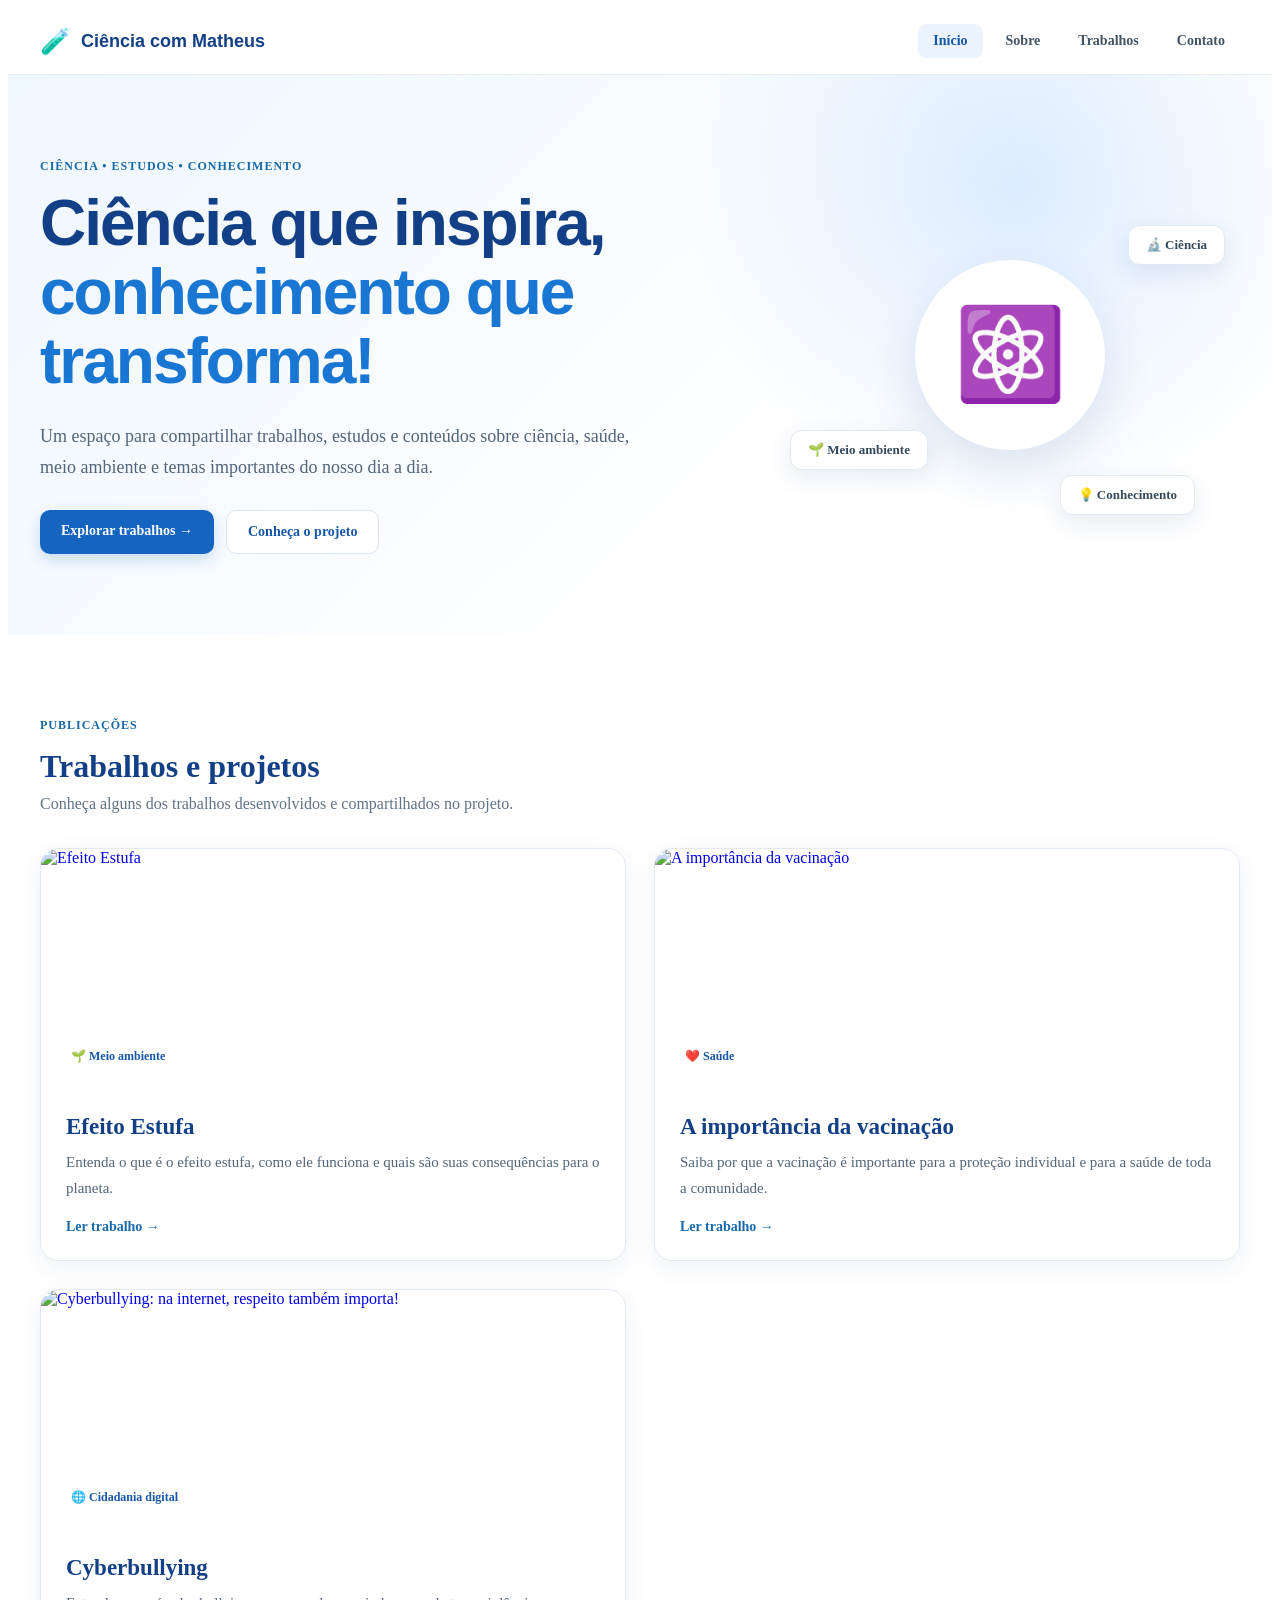
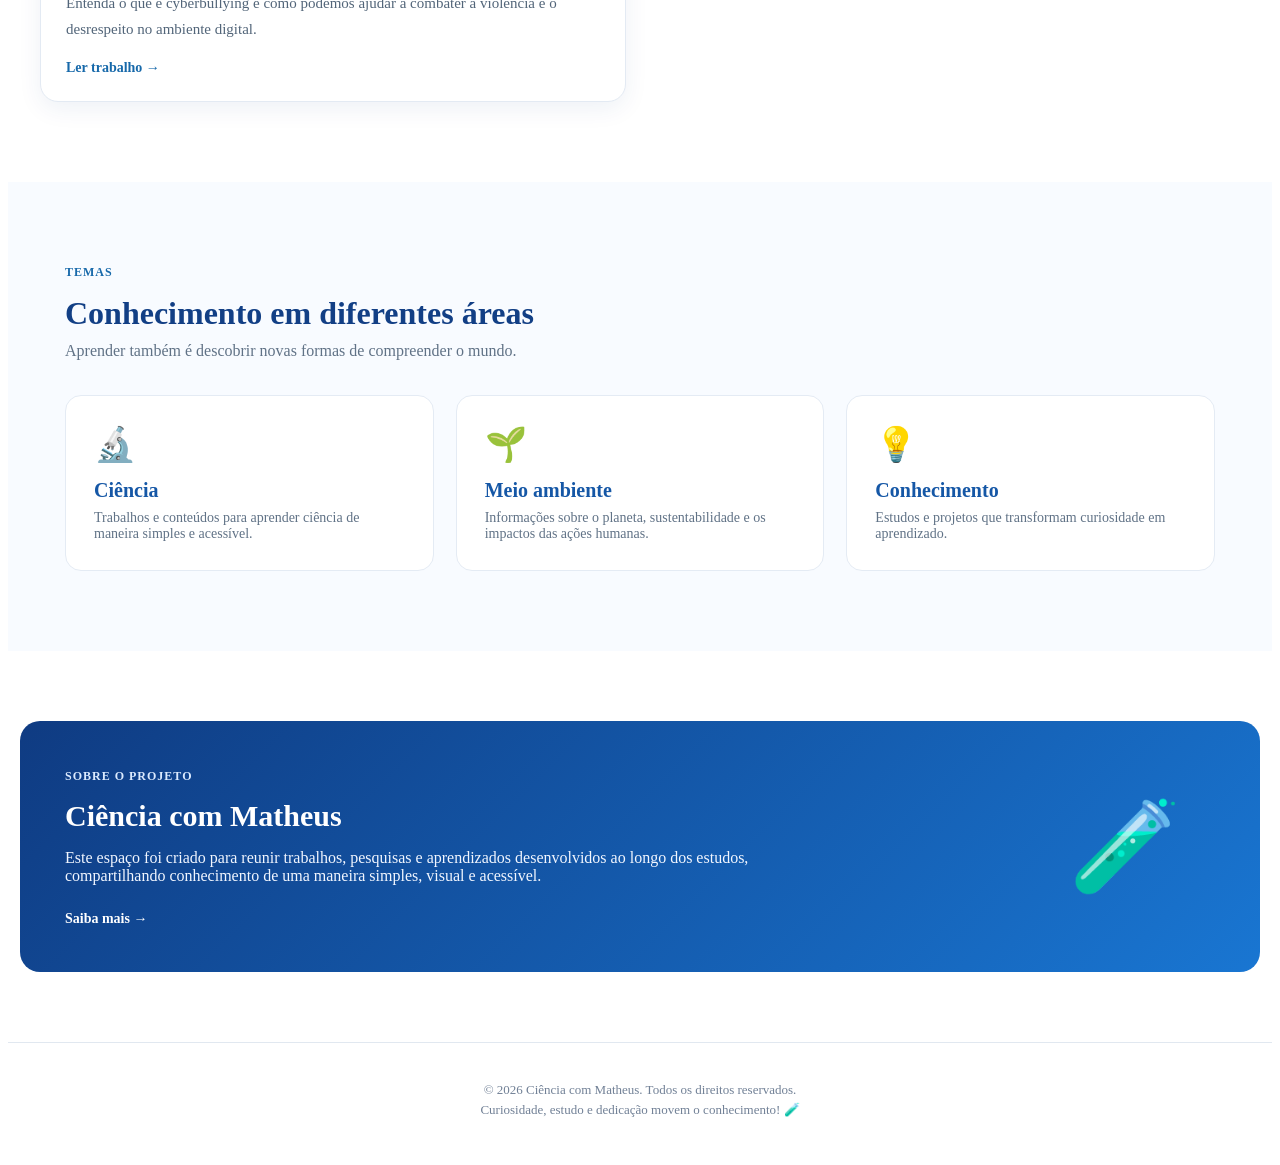
==== index.html @ b534e6b9 "corrigir index" ====
<!DOCTYPE html>
<html lang="pt-br">

<head>

    <meta charset="UTF-8">
    <meta name="viewport" content="width=device-width, initial-scale=1.0">

    <title>Ciência com Matheus | Ciência, Estudos e Conhecimento</title>

    <meta
        name="description"
        content="Ciência com Matheus: trabalhos, estudos e conteúdos sobre ciência, meio ambiente, saúde e cidadania digital."
    >

    <link rel="stylesheet" href="css/style.css">

</head>

<body>

    <!-- =========================================
         BARRA SUPERIOR
    ========================================== -->

    <header class="topbar">

        <div class="topbar-container">

            <a href="index.html" class="logo">

                <span class="logo-icon">🧪</span>

                <span>
                    Ciência com Matheus
                </span>

            </a>

            <nav class="nav">

                <a href="index.html" class="active">
                    Início
                </a>

                <a href="#sobre">
                    Sobre
                </a>

                <a href="#trabalhos">
                    Trabalhos
                </a>

                <a href="#contato">
                    Contato
                </a>

            </nav>

        </div>

    </header>


    <!-- =========================================
         HERO
    ========================================== -->

    <section class="home-hero">

        <div class="hero-inner">

            <div class="hero-text">

                <span class="hero-tag">
                    CIÊNCIA • ESTUDOS • CONHECIMENTO
                </span>

                <h1>
                    Ciência que inspira,
                    <span>conhecimento que transforma!</span>
                </h1>

                <p>
                    Um espaço para compartilhar trabalhos, estudos
                    e conteúdos sobre ciência, saúde, meio ambiente
                    e temas importantes do nosso dia a dia.
                </p>

                <div class="hero-buttons">

                    <a href="#trabalhos" class="hero-button">
                        Explorar trabalhos →
                    </a>

                    <a href="#sobre" class="hero-button secondary">
                        Conheça o projeto
                    </a>

                </div>

            </div>


            <div class="hero-visual">

                <div class="science-icon">
                    ⚛️
                </div>

                <div class="floating-card card-one">
                    🔬 Ciência
                </div>

                <div class="floating-card card-two">
                    🌱 Meio ambiente
                </div>

                <div class="floating-card card-three">
                    💡 Conhecimento
                </div>

            </div>

        </div>

    </section>


    <!-- =========================================
         TRABALHOS
    ========================================== -->

    <section class="home-section" id="trabalhos">

        <div class="section-header">

            <span class="section-tag">
                PUBLICAÇÕES
            </span>

            <h2>
                Trabalhos e projetos
            </h2>

            <p>
                Conheça alguns dos trabalhos desenvolvidos
                e compartilhados no projeto.
            </p>

        </div>


        <div class="modern-cards">


            <!-- =====================================
                 EFEITO ESTUFA
            ====================================== -->

            <a
                href="posts/efeito-estufa.html"
                class="modern-card"
            >

                <div class="modern-card-image">

                    <img
                        src="https://matheusfaria-blog-objects.s3.us-east-1.amazonaws.com/efeito-estufa.png"
                        alt="Efeito Estufa"
                        loading="lazy"
                    >

                    <span class="modern-card-category">
                        🌱 Meio ambiente
                    </span>

                </div>


                <div class="modern-card-content">

                    <h3>
                        Efeito Estufa
                    </h3>

                    <p>
                        Entenda o que é o efeito estufa,
                        como ele funciona e quais são suas
                        consequências para o planeta.
                    </p>

                    <span class="modern-card-link">
                        Ler trabalho →
                    </span>

                </div>

            </a>


            <!-- =====================================
                 VACINAÇÃO
            ====================================== -->

            <a
                href="posts/vacinacao.html"
                class="modern-card"
            >

                <div class="modern-card-image">

                    <img
                        src="https://matheusfaria-blog-objects.s3.us-east-1.amazonaws.com/vacinacao.png"
                        alt="A importância da vacinação"
                        loading="lazy"
                    >

                    <span class="modern-card-category">
                        ❤️ Saúde
                    </span>

                </div>


                <div class="modern-card-content">

                    <h3>
                        A importância da vacinação
                    </h3>

                    <p>
                        Saiba por que a vacinação é importante
                        para a proteção individual e para a saúde
                        de toda a comunidade.
                    </p>

                    <span class="modern-card-link">
                        Ler trabalho →
                    </span>

                </div>

            </a>


            <!-- =====================================
                 CYBERBULLYING
            ====================================== -->

            <a
                href="posts/cyberbullying.html"
                class="modern-card"
            >

                <div class="modern-card-image">

                    <img
                        src="https://matheusfaria-blog-objects.s3.us-east-1.amazonaws.com/cyberbullying.png"
                        alt="Cyberbullying: na internet, respeito também importa!"
                        loading="lazy"
                    >

                    <span class="modern-card-category">
                        🌐 Cidadania digital
                    </span>

                </div>


                <div class="modern-card-content">

                    <h3>
                        Cyberbullying
                    </h3>

                    <p>
                        Entenda o que é cyberbullying e como
                        podemos ajudar a combater a violência
                        e o desrespeito no ambiente digital.
                    </p>

                    <span class="modern-card-link">
                        Ler trabalho →
                    </span>

                </div>

            </a>


        </div>

    </section>


    <!-- =========================================
         TÓPICOS
    ========================================== -->

    <section class="topics-section">

        <div class="section-header">

            <span class="section-tag">
                TEMAS
            </span>

            <h2>
                Conhecimento em diferentes áreas
            </h2>

            <p>
                Aprender também é descobrir novas formas
                de compreender o mundo.
            </p>

        </div>


        <div class="topics-grid">


            <!-- CIÊNCIA -->

            <div class="topic">

                <div class="topic-icon">
                    🔬
                </div>

                <h3>
                    Ciência
                </h3>

                <p>
                    Trabalhos e conteúdos para aprender
                    ciência de maneira simples e acessível.
                </p>

            </div>


            <!-- MEIO AMBIENTE -->

            <div class="topic">

                <div class="topic-icon">
                    🌱
                </div>

                <h3>
                    Meio ambiente
                </h3>

                <p>
                    Informações sobre o planeta,
                    sustentabilidade e os impactos
                    das ações humanas.
                </p>

            </div>


            <!-- CONHECIMENTO -->

            <div class="topic">

                <div class="topic-icon">
                    💡
                </div>

                <h3>
                    Conhecimento
                </h3>

                <p>
                    Estudos e projetos que transformam
                    curiosidade em aprendizado.
                </p>

            </div>


        </div>

    </section>


    <!-- =========================================
         SOBRE
    ========================================== -->

    <section class="about-home" id="sobre">

        <div>

            <span class="section-tag">
                SOBRE O PROJETO
            </span>

            <h2>
                Ciência com Matheus
            </h2>

            <p>
                Este espaço foi criado para reunir trabalhos,
                pesquisas e aprendizados desenvolvidos ao longo
                dos estudos, compartilhando conhecimento de uma
                maneira simples, visual e acessível.
            </p>

            <a
                href="#contato"
                class="text-button"
            >
                Saiba mais →
            </a>

        </div>


        <div class="about-symbol">
            🧪
        </div>

    </section>


    <!-- =========================================
         RODAPÉ
    ========================================== -->

    <footer class="site-footer" id="contato">

        <p>
            © 2026 Ciência com Matheus.
            Todos os direitos reservados.
        </p>

        <p>
            Curiosidade, estudo e dedicação movem
            o conhecimento! 🧪
        </p>

    </footer>


</body>

</html>
---- css/style.css ----
/* =========================================
   HOME MODERNA
========================================= */


/* =========================================
   BARRA SUPERIOR
========================================= */

.topbar {
    position: sticky;

    top: 0;

    z-index: 2000;

    background: rgba(255, 255, 255, 0.95);

    backdrop-filter: blur(10px);

    border-bottom: 1px solid #e6edf5;
}


.topbar-container {
    max-width: 1200px;

    margin: auto;

    padding: 16px 25px;

    display: flex;

    align-items: center;

    justify-content: space-between;
}


/* LOGO */

.logo {
    display: flex;

    align-items: center;

    gap: 10px;

    color: #123f85;

    text-decoration: none;

    font-family: "Poppins", sans-serif;

    font-size: 18px;

    font-weight: 700;
}


.logo-icon {
    font-size: 25px;
}


/* MENU */

.nav {
    display: flex;

    align-items: center;

    gap: 8px;
}


.nav a {
    padding: 9px 15px;

    border-radius: 9px;

    color: #425466;

    text-decoration: none;

    font-size: 14px;

    font-weight: 600;

    transition: 0.25s ease;
}


.nav a:hover {
    background: #eef5ff;

    color: #1557a6;
}


.nav a.active {
    background: #eaf3ff;

    color: #1557a6;
}


/* =========================================
   HERO
========================================= */

.home-hero {
    min-height: 560px;

    display: flex;

    align-items: center;

    background:
        radial-gradient(
            circle at 80% 20%,
            rgba(70, 150, 255, 0.18),
            transparent 30%
        ),
        linear-gradient(
            135deg,
            #eef6ff,
            #ffffff 65%
        );
}


.hero-inner {
    width: 100%;

    max-width: 1200px;

    margin: auto;

    padding: 70px 25px;

    display: grid;

    grid-template-columns: 1.2fr 0.8fr;

    gap: 50px;

    align-items: center;
}


.hero-text {
    max-width: 680px;
}


.hero-tag,
.section-tag {
    display: inline-block;

    margin-bottom: 15px;

    color: #1769aa;

    font-size: 12px;

    font-weight: 700;

    letter-spacing: 1px;
}


.hero-text h1 {
    margin: 0;

    color: #123f85;

    font-family: "Poppins", sans-serif;

    font-size: clamp(40px, 5vw, 64px);

    line-height: 1.08;

    letter-spacing: -2px;
}


.hero-text h1 span {
    display: block;

    color: #1976d2;
}


.hero-text p {
    max-width: 620px;

    margin: 25px 0;

    color: #526579;

    font-size: 18px;

    line-height: 1.7;
}


/* =========================================
   BOTÕES DO HERO
========================================= */

.hero-buttons {
    display: flex;

    flex-wrap: wrap;

    gap: 12px;

    margin-top: 28px;
}


.hero-button {
    display: inline-block;

    padding: 13px 21px;

    border-radius: 10px;

    background: #1565c0;

    color: white;

    text-decoration: none;

    font-size: 14px;

    font-weight: 700;

    box-shadow:
        0 6px 15px rgba(21, 101, 192, 0.20);

    transition: 0.25s ease;
}


.hero-button:hover {
    background: #0d47a1;

    transform: translateY(-2px);
}


.hero-button.secondary {
    background: white;

    color: #1557a6;

    border: 1px solid #d9e6f5;

    box-shadow: none;
}


.hero-button.secondary:hover {
    background: #f4f8fd;
}


/* =========================================
   VISUAL DO HERO
========================================= */

.hero-visual {
    position: relative;

    min-height: 350px;

    display: flex;

    justify-content: center;

    align-items: center;
}


.science-icon {
    width: 190px;

    height: 190px;

    display: flex;

    align-items: center;

    justify-content: center;

    border-radius: 50%;

    background: white;

    font-size: 90px;

    box-shadow:
        0 20px 50px rgba(15, 59, 130, 0.12);
}


.floating-card {
    position: absolute;

    padding: 11px 17px;

    background: white;

    border: 1px solid #e2eaf3;

    border-radius: 12px;

    color: #34495e;

    font-size: 13px;

    font-weight: 600;

    box-shadow:
        0 8px 25px rgba(15, 59, 130, 0.10);
}


.card-one {
    top: 45px;

    right: 15px;
}


.card-two {
    bottom: 60px;

    left: 10px;
}


.card-three {
    bottom: 15px;

    right: 45px;
}


/* =========================================
   SEÇÕES
========================================= */

.home-section,
.topics-section {
    max-width: 1200px;

    margin: auto;

    padding: 80px 25px;
}


.section-header {
    margin-bottom: 35px;
}


.section-header h2 {
    margin: 0 0 10px;

    color: #123f85;

    font-size: 32px;
}


.section-header p {
    margin: 0;

    color: #607286;

    font-size: 16px;
}


/* =========================================
   CARDS MODERNOS
========================================= */

.modern-cards {
    display: grid;

    grid-template-columns:
        repeat(2, minmax(0, 1fr));

    gap: 28px;
}


.modern-card {
    overflow: hidden;

    background: white;

    border: 1px solid #e3eaf3;

    border-radius: 18px;

    text-decoration: none;

    box-shadow:
        0 7px 25px rgba(15, 59, 130, 0.07);

    transition:
        transform 0.3s ease,
        box-shadow 0.3s ease;
}


.modern-card:hover {
    transform: translateY(-7px);

    box-shadow:
        0 18px 40px rgba(15, 59, 130, 0.13);
}


/* IMAGEM */

.modern-card-image {
    position: relative;

    height: 240px;

    overflow: hidden;
}


.modern-card-image img {
    width: 100%;

    height: 100%;

    object-fit: cover;

    transition: transform 0.4s ease;
}


.modern-card:hover img {
    transform: scale(1.04);
}


/* CATEGORIA */

.modern-card-category {
    position: absolute;

    left: 18px;

    bottom: 18px;

    padding: 7px 12px;

    border-radius: 20px;

    background: rgba(255, 255, 255, 0.94);

    color: #1557a6;

    font-size: 12px;

    font-weight: 700;
}


/* CONTEÚDO */

.modern-card-content {
    padding: 25px;
}


.modern-card-content h3 {
    margin: 0 0 10px;

    color: #123f85;

    font-size: 23px;
}


.modern-card-content p {
    margin: 0;

    color: #526579;

    font-size: 15px;

    line-height: 1.7;
}


.modern-card-link {
    display: inline-block;

    margin-top: 18px;

    color: #1769aa;

    font-size: 14px;

    font-weight: 700;
}


/* =========================================
   TÓPICOS
========================================= */

.topics-section {
    max-width: none;

    background: #f8fbff;
}


.topics-section .section-header,
.topics-grid {
    max-width: 1150px;

    margin-left: auto;

    margin-right: auto;
}


.topics-grid {
    display: grid;

    grid-template-columns:
        repeat(3, 1fr);

    gap: 22px;
}


.topic {
    padding: 28px;

    background: white;

    border: 1px solid #e4ebf4;

    border-radius: 16px;

    transition:
        transform 0.25s ease,
        box-shadow 0.25s ease;
}


.topic:hover {
    transform: translateY(-4px);

    box-shadow:
        0 10px 25px rgba(15, 59, 130, 0.08);
}


.topic-icon {
    font-size: 34px;

    margin-bottom: 15px;
}


.topic h3 {
    margin: 0 0 8px;

    color: #1557a6;

    font-size: 20px;
}


.topic p {
    margin: 0;

    color: #607286;

    font-size: 14px;
}


/* =========================================
   SOBRE NA HOME
========================================= */

.about-home {
    max-width: 1150px;

    margin: 70px auto;

    padding: 45px;

    display: grid;

    grid-template-columns: 1fr 180px;

    align-items: center;

    gap: 30px;

    background: linear-gradient(
        135deg,
        #0f3b82,
        #1976d2
    );

    border-radius: 20px;

    color: white;
}


.about-home h2 {
    margin: 0 0 15px;

    color: white;

    font-size: 30px;
}


.about-home p {
    max-width: 700px;

    color: #f1f6ff;

    font-size: 16px;
}


.about-home .section-tag {
    color: #dbeafe;
}


.text-button {
    display: inline-block;

    margin-top: 10px;

    color: white;

    text-decoration: none;

    font-weight: 700;

    font-size: 14px;
}


.about-symbol {
    display: flex;

    align-items: center;

    justify-content: center;

    font-size: 90px;
}


/* =========================================
   RODAPÉ DA HOME
========================================= */

.site-footer {
    margin-top: 0;

    padding: 35px 20px;

    border-top: 1px solid #e1e8f0;

    background: white;

    text-align: center;

    color: #718096;

    font-size: 13px;
}


.site-footer p {
    margin: 4px 0;

    color: #718096;

    font-size: 13px;
}


/* =========================================
   RESPONSIVIDADE DA HOME
========================================= */

@media (max-width: 850px) {

    .hero-inner {
        grid-template-columns: 1fr;

        text-align: center;
    }

    .hero-text {
        margin: auto;
    }

    .hero-text p {
        margin-left: auto;
        margin-right: auto;
    }

    .hero-buttons {
        justify-content: center;
    }

    .hero-visual {
        min-height: 280px;
    }

    .modern-cards {
        grid-template-columns: 1fr;
    }

    .topics-grid {
        grid-template-columns: 1fr;
    }

    .about-home {
        margin-left: 20px;
        margin-right: 20px;

        grid-template-columns: 1fr;

        text-align: center;
    }

    .about-home p {
        margin-left: auto;
        margin-right: auto;
    }

    .about-symbol {
        display: none;
    }

}


@media (max-width: 600px) {

    .topbar-container {
        padding: 13px 16px;
    }

    .logo {
        font-size: 16px;
    }

    .nav {
        gap: 2px;
    }

    .nav a {
        padding: 8px 9px;

        font-size: 13px;
    }

    .home-hero {
        min-height: auto;
    }

    .hero-inner {
        padding: 60px 20px;
    }

    .hero-text h1 {
        font-size: 40px;

        letter-spacing: -1px;
    }

    .hero-text p {
        font-size: 16px;
    }

    .science-icon {
        width: 150px;

        height: 150px;

        font-size: 70px;
    }

    .floating-card {
        font-size: 11px;

        padding: 8px 11px;
    }

    .home-section,
    .topics-section {
        padding: 55px 18px;
    }

    .section-header h2 {
        font-size: 27px;
    }

    .modern-card-image {
        height: 210px;
    }

    .about-home {
        padding: 30px 22px;

        margin-top: 30px;
    }

}
/* =========================================
   PÁGINA SOBRE
========================================= */

.about-page {
    max-width: 1150px;
}

.about-content {
    padding-top: 40px;
    padding-bottom: 40px;
}

.about-content .section-header {
    max-width: 750px;
}
/* =========================================
   PÁGINAS DE POSTAGEM — NOVO DESIGN
========================================= */

.post-hero {
    background: linear-gradient(
        135deg,
        #0f3b82,
        #1976d2
    );

    color: white;

    padding: 65px 25px;
}


.post-hero-inner {
    max-width: 1150px;

    margin: auto;

    display: grid;

    grid-template-columns: 1fr 220px;

    align-items: center;

    gap: 40px;
}


.post-hero h1 {
    margin: 0 0 15px;

    color: white;

    font-size: clamp(40px, 5vw, 58px);

    line-height: 1.1;
}


.post-hero p {
    max-width: 700px;

    margin: 0;

    color: #eef6ff;

    font-size: 18px;

    line-height: 1.7;
}


.post-hero-icon {
    display: flex;

    align-items: center;

    justify-content: center;

    width: 190px;

    height: 190px;

    margin: auto;

    background: rgba(255,255,255,0.12);

    border: 1px solid rgba(255,255,255,0.18);

    border-radius: 50%;

    font-size: 85px;
}


/* =========================================
   CONTAINER DA MATÉRIA
========================================= */

.article-container {
    max-width: 1050px;

    margin: auto;

    padding: 40px 25px 80px;
}


.article {
    max-width: 900px;

    margin: auto;
}


/* =========================================
   INTRODUÇÃO
========================================= */

.article-intro {
    padding: 28px 30px;

    margin-bottom: 40px;

    background: #eef6ff;

    border-left: 5px solid #1976d2;

    border-radius: 12px;
}


.article-intro p {
    margin: 8px 0;

    color: #29445f;

    font-size: 17px;

    line-height: 1.8;
}


/* =========================================
   SEÇÕES
========================================= */

.article-section {
    display: grid;

    grid-template-columns: 55px 1fr;

    gap: 20px;

    padding: 15px 0 35px;

    margin-bottom: 20px;

    border-bottom: 1px solid #e4eaf2;
}


.section-number {
    width: 45px;

    height: 45px;

    display: flex;

    align-items: center;

    justify-content: center;

    border-radius: 12px;

    background: #eaf3ff;

    color: #1769aa;

    font-family: "Poppins", sans-serif;

    font-size: 13px;

    font-weight: 700;
}


.section-body h2 {
    margin-top: 0;

    color: #1557a6;

    font-size: 27px;
}


.section-body p {
    color: #34495e;

    font-size: 17px;
}


/* =========================================
   VÍDEO
========================================= */

.article-media {
    margin: 45px 0;

    padding: 30px;

    background: #f8fbff;

    border: 1px solid #e2eaf3;

    border-radius: 16px;
}


.media-title {
    display: flex;

    align-items: center;

    gap: 15px;

    margin-bottom: 20px;
}


.media-title > span {
    font-size: 30px;
}


.media-title h2 {
    margin: 0;

    color: #1557a6;

    font-size: 24px;
}


.media-title p {
    margin: 3px 0 0;

    color: #65778a;

    font-size: 14px;
}


.video-wrapper {
    display: flex;

    justify-content: center;
}


.video-wrapper video {
    display: block;

    width: 300px;

    max-width: 100%;

    height: auto;

    border-radius: 12px;

    box-shadow:
        0 8px 25px rgba(0,0,0,0.15);
}


/* =========================================
   CONSEQUÊNCIAS
========================================= */

.consequences ul {
    list-style: none;

    padding: 0;

    margin: 20px 0 0;
}


.consequences li {
    display: flex;

    align-items: center;

    gap: 12px;

    padding: 12px 15px;

    margin-bottom: 8px;

    background: #f8fbff;

    border-radius: 9px;

    color: #34495e;

    font-size: 16px;
}


.consequences li span {
    min-width: 25px;

    font-size: 19px;
}


/* =========================================
   BOXES DE DESTAQUE
========================================= */

.highlight-box {
    display: flex;

    gap: 20px;

    margin: 35px 0;

    padding: 28px;

    border-radius: 15px;
}


.highlight-icon {
    font-size: 32px;

    line-height: 1;
}


.highlight-box h2 {
    margin: 0 0 8px;

    font-size: 24px;
}


.highlight-box p {
    margin: 0;

    font-size: 16px;

    color: #34495e;
}


.curiosity {
    background: #fffaf0;

    border: 1px solid #f3e4c4;
}


.curiosity h2 {
    color: #a66a00;
}


.conclusion {
    background: #eef8f1;

    border: 1px solid #d5eadb;
}


.conclusion h2 {
    color: #237a42;
}


/* =========================================
   RESPONSIVIDADE
========================================= */

@media (max-width: 700px) {

    .post-hero {
        padding: 50px 20px;
    }

    .post-hero-inner {
        grid-template-columns: 1fr;

        text-align: center;
    }

    .post-hero p {
        margin-left: auto;
        margin-right: auto;

        font-size: 16px;
    }

    .post-hero-icon {
        width: 140px;

        height: 140px;

        font-size: 65px;
    }

    .article-container {
        padding: 30px 18px 60px;
    }

    .article-intro {
        padding: 22px;
    }

    .article-section {
        grid-template-columns: 1fr;

        gap: 10px;
    }

    .section-number {
        width: 40px;

        height: 40px;
    }

    .section-body h2 {
        font-size: 24px;
    }

    .section-body p {
        font-size: 16px;
    }

    .article-media {
        padding: 22px;
    }

    .highlight-box {
        padding: 22px;

        gap: 14px;
    }

}
/* =========================================================
POSTAGEM - CYBERBULLYING
========================================================= */

.post-page {
max-width: 1000px;
margin: 0 auto;
padding: 45px 20px 70px;
}

.post-hero {
padding: 48px 40px;
border-radius: 24px;
margin-bottom: 30px;
color: #ffffff;
background: linear-gradient(135deg, #071426, #172554, #2563eb);
box-shadow: 0 15px 40px rgba(15, 23, 42, 0.15);
}

.post-cyberbullying {
position: relative;
overflow: hidden;
}

.post-cyberbullying::after {
content: "🌐";
position: absolute;
right: 45px;
bottom: -25px;
font-size: 9rem;
opacity: 0.08;
}

.post-tag {
display: inline-block;
padding: 7px 14px;
border-radius: 30px;
background: rgba(255,255,255,0.12);
border: 1px solid rgba(255,255,255,0.25);
color: #bfdbfe;
font-size: 0.8rem;
font-weight: 700;
letter-spacing: 0.5px;
margin-bottom: 18px;
}

.post-hero h1 {
position: relative;
z-index: 1;
max-width: 800px;
margin: 0 0 18px;
font-size: clamp(2rem, 5vw, 3.4rem);
line-height: 1.1;
}

.post-hero p {
position: relative;
z-index: 1;
max-width: 760px;
margin: 0;
color: #dbeafe;
font-size: 1.1rem;
line-height: 1.7;
}

.post-content {
background: #ffffff;
border-radius: 22px;
padding: 40px;
box-shadow: 0 8px 30px rgba(15, 23, 42, 0.07);
}

.post-content section {
margin-bottom: 45px;
}

.post-content section:last-child {
margin-bottom: 0;
}

.post-content h2 {
margin: 0 0 18px;
color: #172554;
font-size: 1.8rem;
}

.post-content p {
color: #475569;
line-height: 1.8;
}

.post-highlight {
margin: 25px 0;
padding: 20px 22px;
border-left: 5px solid #2563eb;
border-radius: 12px;
background: #eff6ff;
color: #1e3a8a;
line-height: 1.7;
}

.post-highlight strong {
display: block;
}

.post-highlight strong + strong {
margin-top: 8px;
}

/* CARDS */

.info-grid {
display: grid;
grid-template-columns: repeat(3, 1fr);
gap: 16px;
margin: 25px 0;
}

.info-card {
padding: 22px;
border: 1px solid #e2e8f0;
border-radius: 16px;
background: #f8fafc;
transition: transform 0.2s ease, box-shadow 0.2s ease;
}

.info-card:hover {
transform: translateY(-3px);
box-shadow: 0 10px 25px rgba(15, 23, 42, 0.08);
}

.info-card > span {
display: block;
font-size: 2rem;
margin-bottom: 12px;
}

.info-card strong {
color: #172554;
}

.info-card p {
margin-bottom: 0;
font-size: 0.95rem;
}

/* CITAÇÃO */

.post-quote {
margin: 28px 0;
padding: 25px;
border-radius: 16px;
background: #f1f5f9;
text-align: center;
color: #172554;
font-size: 1.2rem;
font-weight: 700;
}

/* AÇÕES */

.action-list {
list-style: none;
margin: 25px 0;
padding: 0;
}

.action-list li {
display: flex;
align-items: flex-start;
gap: 16px;
margin-bottom: 14px;
padding: 16px;
border-radius: 14px;
background: #f8fafc;
border: 1px solid #e2e8f0;
}

.action-list li > span {
min-width: 34px;
height: 34px;
display: flex;
align-items: center;
justify-content: center;
border-radius: 50%;
background: #2563eb;
color: #ffffff;
font-weight: 700;
}

.action-list strong {
color: #172554;
}

.action-list p {
margin: 5px 0 0;
}

/* REGRAS */

.rules-grid {
display: grid;
grid-template-columns: repeat(5, 1fr);
gap: 12px;
margin-top: 25px;
}

.rule-card {
min-height: 145px;
padding: 20px 14px;
border-radius: 16px;
background: #f8fafc;
border: 1px solid #e2e8f0;
text-align: center;
display: flex;
flex-direction: column;
align-items: center;
justify-content: center;
gap: 12px;
}

.rule-card span {
font-size: 2rem;
}

.rule-card strong {
color: #172554;
font-size: 0.9rem;
line-height: 1.4;
}

/* VÍDEO */

.video-section {
margin-top: 45px;
}

.post-video {
margin-top: 25px;
padding: 18px;
border-radius: 20px;
background: #071426;
}

.post-video video {
display: block;
width: 100%;
max-width: 500px;
height: auto;
margin: 0 auto;
border-radius: 12px;
}

/* MENSAGEM FINAL */

.final-message {
margin-top: 45px;
padding: 40px 30px;
border-radius: 22px;
background: linear-gradient(135deg, #eff6ff, #dbeafe);
text-align: center;
}

.final-message > span {
font-size: 3rem;
}

.final-message h2 {
margin-top: 12px;
}

.final-message h3 {
color: #2563eb;
font-size: 1.5rem;
}

/* REFERÊNCIAS */

.references {
margin-top: 40px;
padding-top: 30px;
border-top: 1px solid #e2e8f0;
}

.references ul {
padding-left: 20px;
}

.references li {
margin-bottom: 14px;
color: #475569;
line-height: 1.6;
}

.references a {
color: #2563eb;
}

/* RESPONSIVO */

@media (max-width: 800px) {

.info-grid {
    grid-template-columns: repeat(2, 1fr);
}

.rules-grid {
    grid-template-columns: repeat(2, 1fr);
}

.post-content {
    padding: 30px 24px;
}

}

@media (max-width: 600px) {

.post-page {
    padding: 25px 12px 45px;
}

.post-hero {
    padding: 32px 22px;
    border-radius: 18px;
}

.post-cyberbullying::after {
    display: none;
}

.post-content {
    padding: 25px 18px;
    border-radius: 18px;
}

.info-grid {
    grid-template-columns: 1fr;
}

.rules-grid {
    grid-template-columns: 1fr 1fr;
}

.post-video {
    padding: 10px;
}

}
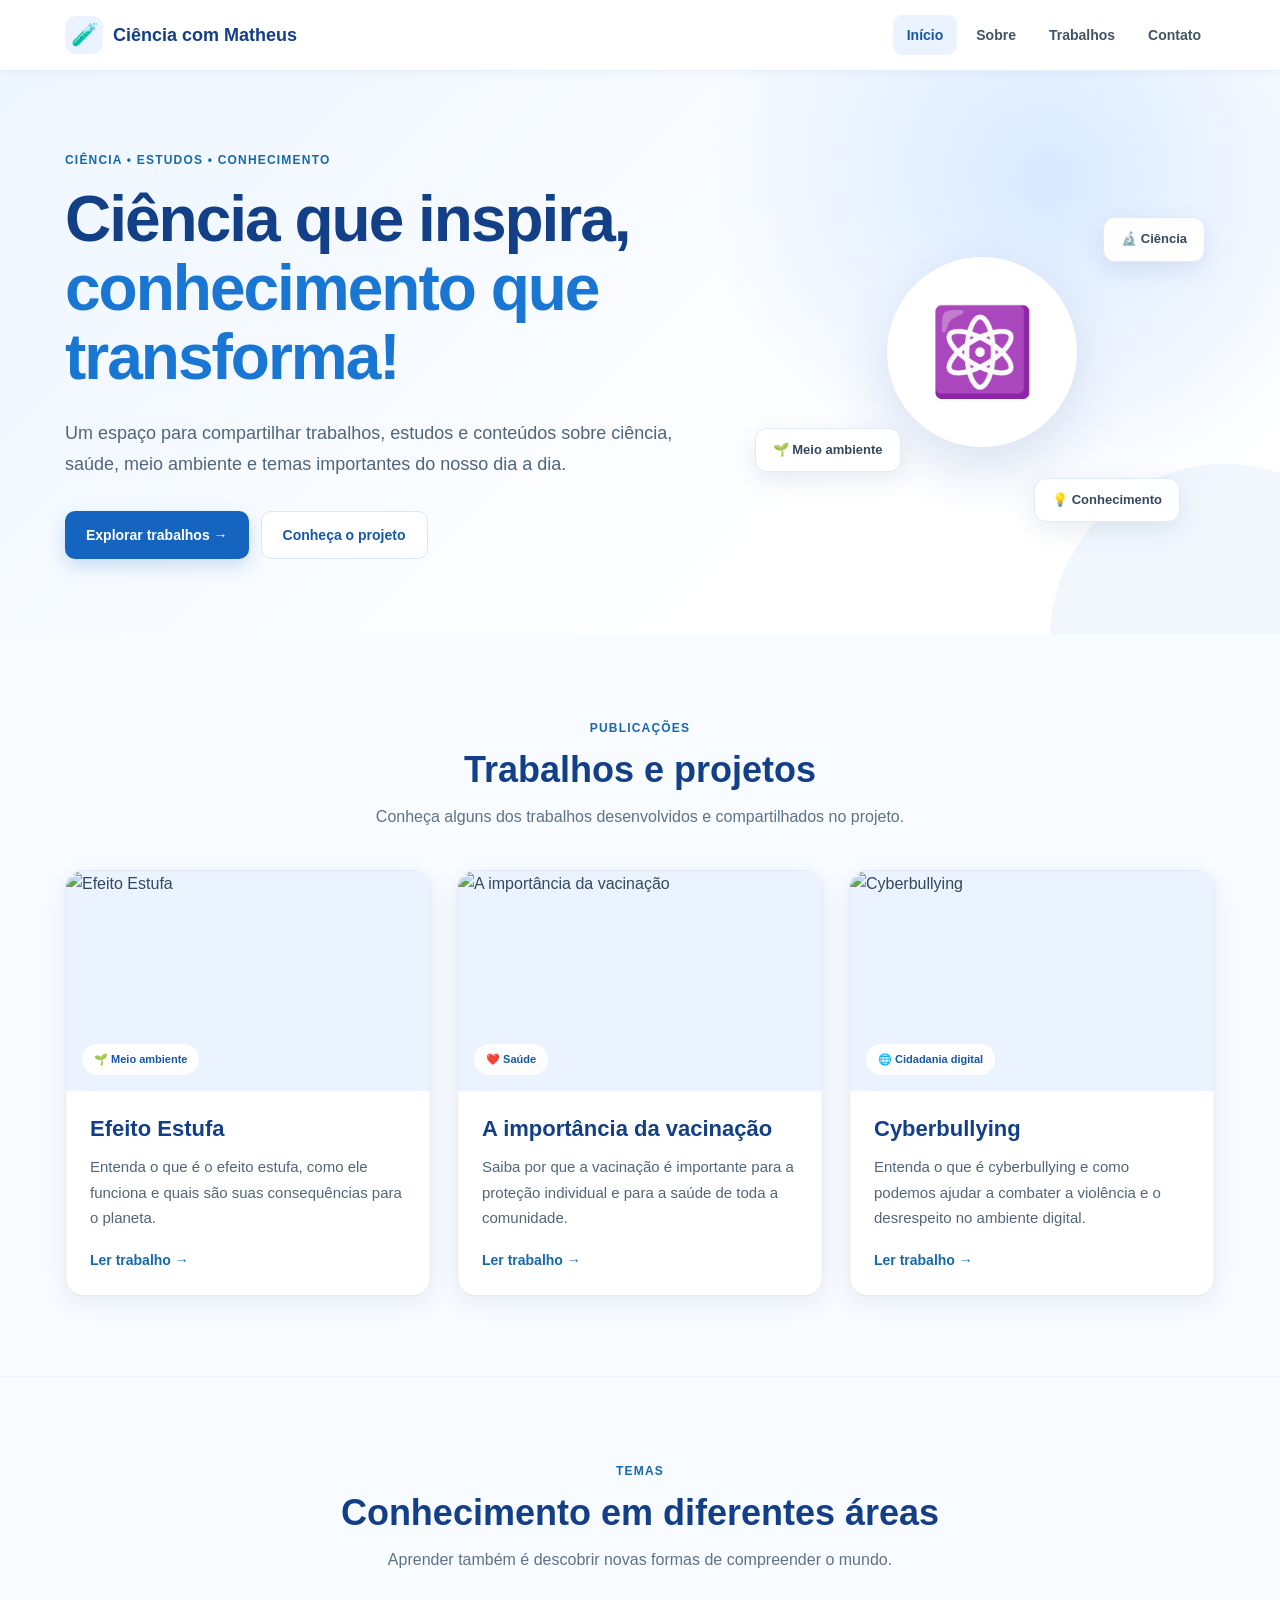
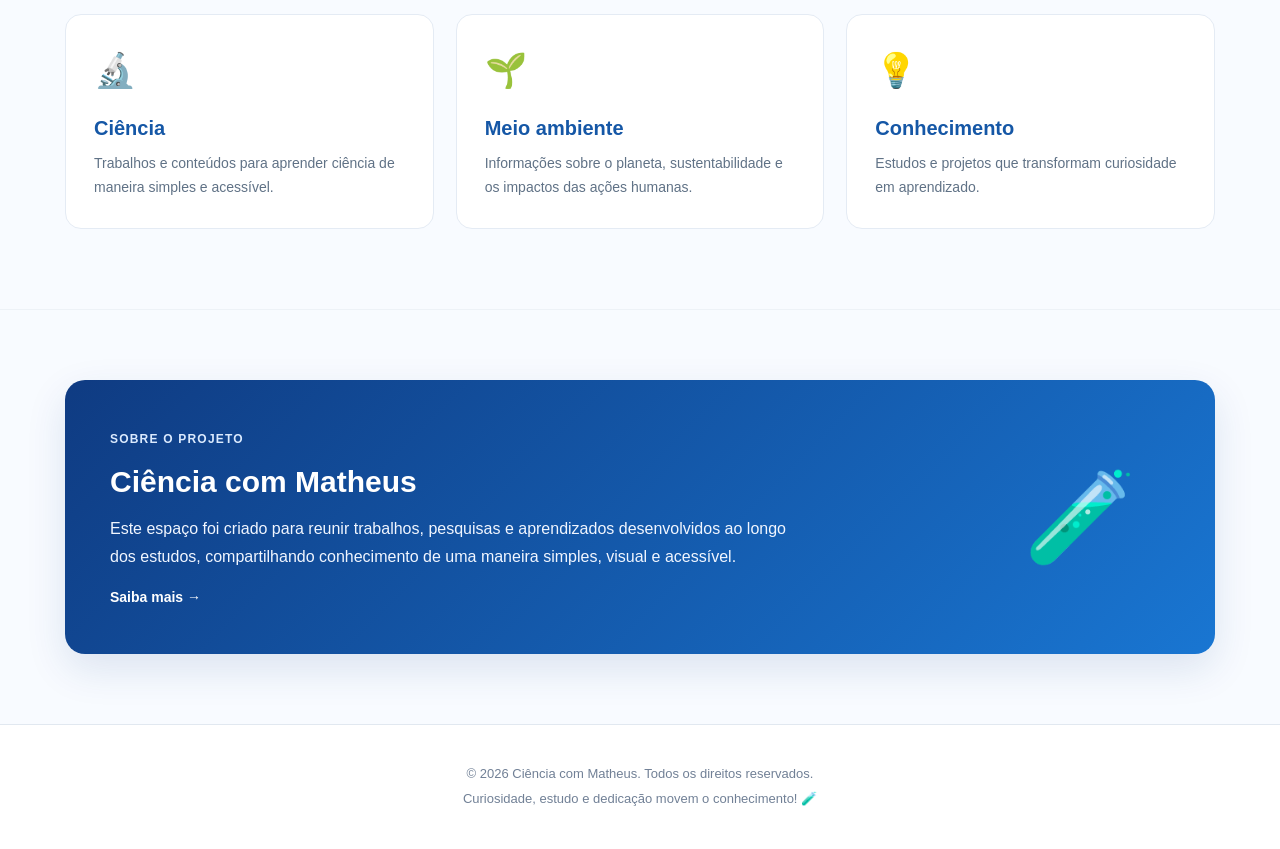
==== commit 083ed896: "corrigir imagens dos cards" ====
--- a/index.html
+++ b/index.html
@@ -19,6 +19,7 @@
 
 <body>
 
+
     <!-- =========================================
          BARRA SUPERIOR
     ========================================== -->
@@ -29,7 +30,9 @@
 
             <a href="index.html" class="logo">
 
-                <span class="logo-icon">🧪</span>
+                <span class="logo-icon">
+                    🧪
+                </span>
 
                 <span>
                     Ciência com Matheus
@@ -37,6 +40,7 @@
 
             </a>
 
+
             <nav class="nav">
 
                 <a href="index.html" class="active">
@@ -70,30 +74,42 @@
 
         <div class="hero-inner">
 
+
             <div class="hero-text">
 
                 <span class="hero-tag">
                     CIÊNCIA • ESTUDOS • CONHECIMENTO
                 </span>
+
 
                 <h1>
                     Ciência que inspira,
                     <span>conhecimento que transforma!</span>
                 </h1>
 
+
                 <p>
-                    Um espaço para compartilhar trabalhos, estudos
-                    e conteúdos sobre ciência, saúde, meio ambiente
-                    e temas importantes do nosso dia a dia.
+                    Um espaço para compartilhar trabalhos,
+                    estudos e conteúdos sobre ciência, saúde,
+                    meio ambiente e temas importantes do
+                    nosso dia a dia.
                 </p>
 
+
                 <div class="hero-buttons">
 
-                    <a href="#trabalhos" class="hero-button">
+                    <a
+                        href="#trabalhos"
+                        class="hero-button"
+                    >
                         Explorar trabalhos →
                     </a>
 
-                    <a href="#sobre" class="hero-button secondary">
+
+                    <a
+                        href="#sobre"
+                        class="hero-button secondary"
+                    >
                         Conheça o projeto
                     </a>
 
@@ -102,25 +118,31 @@
             </div>
 
 
+            <!-- VISUAL -->
+
             <div class="hero-visual">
 
                 <div class="science-icon">
                     ⚛️
                 </div>
 
+
                 <div class="floating-card card-one">
                     🔬 Ciência
                 </div>
 
+
                 <div class="floating-card card-two">
                     🌱 Meio ambiente
                 </div>
 
+
                 <div class="floating-card card-three">
                     💡 Conhecimento
                 </div>
 
             </div>
+
 
         </div>
 
@@ -131,7 +153,11 @@
          TRABALHOS
     ========================================== -->
 
-    <section class="home-section" id="trabalhos">
+    <section
+        class="home-section"
+        id="trabalhos"
+    >
+
 
         <div class="section-header">
 
@@ -139,9 +165,11 @@
                 PUBLICAÇÕES
             </span>
 
+
             <h2>
                 Trabalhos e projetos
             </h2>
+
 
             <p>
                 Conheça alguns dos trabalhos desenvolvidos
@@ -151,12 +179,16 @@
         </div>
 
 
+        <!-- =====================================
+             CARDS
+        ====================================== -->
+
         <div class="modern-cards">
 
 
-            <!-- =====================================
+            <!-- =================================
                  EFEITO ESTUFA
-            ====================================== -->
+            ================================== -->
 
             <a
                 href="posts/efeito-estufa.html"
@@ -166,11 +198,12 @@
                 <div class="modern-card-image">
 
                     <img
-                        src="https://matheusfaria-blog-objects.s3.us-east-1.amazonaws.com/efeito-estufa.png"
+                        src="https://matheusfaria-blog-objects.s3.us-east-1.amazonaws.com/efeito-estufa-card.JPG"
                         alt="Efeito Estufa"
                         loading="lazy"
                     >
 
+
                     <span class="modern-card-category">
                         🌱 Meio ambiente
                     </span>
@@ -183,6 +216,7 @@
                     <h3>
                         Efeito Estufa
                     </h3>
+
 
                     <p>
                         Entenda o que é o efeito estufa,
@@ -190,6 +224,7 @@
                         consequências para o planeta.
                     </p>
 
+
                     <span class="modern-card-link">
                         Ler trabalho →
                     </span>
@@ -199,9 +234,9 @@
             </a>
 
 
-            <!-- =====================================
+            <!-- =================================
                  VACINAÇÃO
-            ====================================== -->
+            ================================== -->
 
             <a
                 href="posts/vacinacao.html"
@@ -211,11 +246,12 @@
                 <div class="modern-card-image">
 
                     <img
-                        src="https://matheusfaria-blog-objects.s3.us-east-1.amazonaws.com/vacinacao.png"
+                        src="https://matheusfaria-blog-objects.s3.us-east-1.amazonaws.com/vacinacao-card.JPG"
                         alt="A importância da vacinação"
                         loading="lazy"
                     >
 
+
                     <span class="modern-card-category">
                         ❤️ Saúde
                     </span>
@@ -228,6 +264,7 @@
                     <h3>
                         A importância da vacinação
                     </h3>
+
 
                     <p>
                         Saiba por que a vacinação é importante
@@ -235,6 +272,7 @@
                         de toda a comunidade.
                     </p>
 
+
                     <span class="modern-card-link">
                         Ler trabalho →
                     </span>
@@ -244,9 +282,9 @@
             </a>
 
 
-            <!-- =====================================
+            <!-- =================================
                  CYBERBULLYING
-            ====================================== -->
+            ================================== -->
 
             <a
                 href="posts/cyberbullying.html"
@@ -257,9 +295,10 @@
 
                     <img
                         src="https://matheusfaria-blog-objects.s3.us-east-1.amazonaws.com/cyberbullying.png"
-                        alt="Cyberbullying: na internet, respeito também importa!"
+                        alt="Cyberbullying"
                         loading="lazy"
                     >
+
 
                     <span class="modern-card-category">
                         🌐 Cidadania digital
@@ -273,6 +312,7 @@
                     <h3>
                         Cyberbullying
                     </h3>
+
 
                     <p>
                         Entenda o que é cyberbullying e como
@@ -280,6 +320,7 @@
                         e o desrespeito no ambiente digital.
                     </p>
 
+
                     <span class="modern-card-link">
                         Ler trabalho →
                     </span>
@@ -295,10 +336,11 @@
 
 
     <!-- =========================================
-         TÓPICOS
+         TEMAS
     ========================================== -->
 
     <section class="topics-section">
+
 
         <div class="section-header">
 
@@ -306,9 +348,11 @@
                 TEMAS
             </span>
 
+
             <h2>
                 Conhecimento em diferentes áreas
             </h2>
+
 
             <p>
                 Aprender também é descobrir novas formas
@@ -329,9 +373,11 @@
                     🔬
                 </div>
 
+
                 <h3>
                     Ciência
                 </h3>
+
 
                 <p>
                     Trabalhos e conteúdos para aprender
@@ -349,9 +395,11 @@
                     🌱
                 </div>
 
+
                 <h3>
                     Meio ambiente
                 </h3>
+
 
                 <p>
                     Informações sobre o planeta,
@@ -370,9 +418,11 @@
                     💡
                 </div>
 
+
                 <h3>
                     Conhecimento
                 </h3>
+
 
                 <p>
                     Estudos e projetos que transformam
@@ -391,7 +441,11 @@
          SOBRE
     ========================================== -->
 
-    <section class="about-home" id="sobre">
+    <section
+        class="about-home"
+        id="sobre"
+    >
+
 
         <div>
 
@@ -399,9 +453,11 @@
                 SOBRE O PROJETO
             </span>
 
+
             <h2>
                 Ciência com Matheus
             </h2>
+
 
             <p>
                 Este espaço foi criado para reunir trabalhos,
@@ -410,6 +466,7 @@
                 maneira simples, visual e acessível.
             </p>
 
+
             <a
                 href="#contato"
                 class="text-button"
@@ -424,6 +481,7 @@
             🧪
         </div>
 
+
     </section>
 
 
@@ -431,13 +489,17 @@
          RODAPÉ
     ========================================== -->
 
-    <footer class="site-footer" id="contato">
+    <footer
+        class="site-footer"
+        id="contato"
+    >
 
         <p>
             © 2026 Ciência com Matheus.
             Todos os direitos reservados.
         </p>
 
+
         <p>
             Curiosidade, estudo e dedicação movem
             o conhecimento! 🧪
--- a/css/style.css
+++ b/css/style.css
@@ -1,11 +1,58 @@
-/* =========================================
-   HOME MODERNA
-========================================= */
-
-
-/* =========================================
+/* =========================================================
+   CIÊNCIA COM MATHEUS
+   STYLE.CSS
+   ========================================================= */
+
+
+/* =========================================================
+   RESET / CONFIGURAÇÕES GERAIS
+   ========================================================= */
+
+* {
+    box-sizing: border-box;
+    margin: 0;
+    padding: 0;
+}
+
+html {
+    scroll-behavior: smooth;
+}
+
+body {
+    min-height: 100vh;
+
+    background: #f8fbff;
+
+    color: #34495e;
+
+    font-family:
+        Arial,
+        Helvetica,
+        sans-serif;
+
+    line-height: 1.6;
+}
+
+img {
+    display: block;
+    max-width: 100%;
+}
+
+a {
+    color: inherit;
+}
+
+button,
+input,
+textarea,
+select {
+    font: inherit;
+}
+
+
+/* =========================================================
    BARRA SUPERIOR
-========================================= */
+   ========================================================= */
 
 .topbar {
     position: sticky;
@@ -14,26 +61,37 @@
 
     z-index: 2000;
 
-    background: rgba(255, 255, 255, 0.95);
-
-    backdrop-filter: blur(10px);
-
-    border-bottom: 1px solid #e6edf5;
+    width: 100%;
+
+    background: rgba(255, 255, 255, 0.96);
+
+    backdrop-filter: blur(12px);
+
+    border-bottom: 1px solid #e5edf5;
+
+    box-shadow:
+        0 2px 12px rgba(15, 59, 130, 0.04);
 }
 
 
 .topbar-container {
+    width: 100%;
+
     max-width: 1200px;
 
-    margin: auto;
-
-    padding: 16px 25px;
+    min-height: 70px;
+
+    margin: 0 auto;
+
+    padding: 14px 25px;
 
     display: flex;
 
     align-items: center;
 
     justify-content: space-between;
+
+    gap: 30px;
 }
 
 
@@ -46,12 +104,12 @@
 
     gap: 10px;
 
+    flex-shrink: 0;
+
     color: #123f85;
 
     text-decoration: none;
 
-    font-family: "Poppins", sans-serif;
-
     font-size: 18px;
 
     font-weight: 700;
@@ -59,7 +117,21 @@
 
 
 .logo-icon {
-    font-size: 25px;
+    display: flex;
+
+    align-items: center;
+
+    justify-content: center;
+
+    width: 38px;
+
+    height: 38px;
+
+    border-radius: 11px;
+
+    background: #eaf3ff;
+
+    font-size: 22px;
 }
 
 
@@ -70,12 +142,20 @@
 
     align-items: center;
 
-    gap: 8px;
+    justify-content: flex-end;
+
+    gap: 5px;
 }
 
 
 .nav a {
-    padding: 9px 15px;
+    display: inline-flex;
+
+    align-items: center;
+
+    justify-content: center;
+
+    padding: 9px 14px;
 
     border-radius: 9px;
 
@@ -87,7 +167,10 @@
 
     font-weight: 600;
 
-    transition: 0.25s ease;
+    transition:
+        background 0.25s ease,
+        color 0.25s ease,
+        transform 0.25s ease;
 }
 
 
@@ -95,6 +178,8 @@
     background: #eef5ff;
 
     color: #1557a6;
+
+    transform: translateY(-1px);
 }
 
 
@@ -105,45 +190,76 @@
 }
 
 
-/* =========================================
-   HERO
-========================================= */
+/* =========================================================
+   HERO DA HOME
+   ========================================================= */
 
 .home-hero {
-    min-height: 560px;
+    position: relative;
+
+    min-height: 540px;
 
     display: flex;
 
     align-items: center;
+
+    overflow: hidden;
 
     background:
         radial-gradient(
-            circle at 80% 20%,
-            rgba(70, 150, 255, 0.18),
+            circle at 82% 20%,
+            rgba(70, 150, 255, 0.20),
             transparent 30%
         ),
         linear-gradient(
             135deg,
-            #eef6ff,
-            #ffffff 65%
+            #eef6ff 0%,
+            #ffffff 70%
         );
 }
 
 
+.home-hero::after {
+    content: "";
+
+    position: absolute;
+
+    width: 350px;
+
+    height: 350px;
+
+    right: -120px;
+
+    bottom: -180px;
+
+    border-radius: 50%;
+
+    background: rgba(25, 118, 210, 0.06);
+
+    pointer-events: none;
+}
+
+
 .hero-inner {
+    position: relative;
+
+    z-index: 1;
+
     width: 100%;
 
     max-width: 1200px;
 
-    margin: auto;
-
-    padding: 70px 25px;
+    margin: 0 auto;
+
+    padding: 75px 25px;
 
     display: grid;
 
-    grid-template-columns: 1.2fr 0.8fr;
-
-    gap: 50px;
+    grid-template-columns:
+        minmax(0, 1.15fr)
+        minmax(300px, 0.85fr);
+
+    gap: 55px;
 
     align-items: center;
 }
@@ -164,9 +280,9 @@
 
     font-size: 12px;
 
-    font-weight: 700;
-
-    letter-spacing: 1px;
+    font-weight: 800;
+
+    letter-spacing: 1.2px;
 }
 
 
@@ -175,9 +291,9 @@
 
     color: #123f85;
 
-    font-family: "Poppins", sans-serif;
-
-    font-size: clamp(40px, 5vw, 64px);
+    font-size: clamp(42px, 5vw, 64px);
+
+    font-weight: 800;
 
     line-height: 1.08;
 
@@ -195,19 +311,19 @@
 .hero-text p {
     max-width: 620px;
 
-    margin: 25px 0;
+    margin: 25px 0 0;
 
     color: #526579;
 
     font-size: 18px;
 
-    line-height: 1.7;
-}
-
-
-/* =========================================
+    line-height: 1.75;
+}
+
+
+/* =========================================================
    BOTÕES DO HERO
-========================================= */
+   ========================================================= */
 
 .hero-buttons {
     display: flex;
@@ -216,20 +332,26 @@
 
     gap: 12px;
 
-    margin-top: 28px;
+    margin-top: 30px;
 }
 
 
 .hero-button {
-    display: inline-block;
-
-    padding: 13px 21px;
+    display: inline-flex;
+
+    align-items: center;
+
+    justify-content: center;
+
+    min-height: 46px;
+
+    padding: 12px 21px;
 
     border-radius: 10px;
 
     background: #1565c0;
 
-    color: white;
+    color: #ffffff;
 
     text-decoration: none;
 
@@ -238,9 +360,12 @@
     font-weight: 700;
 
     box-shadow:
-        0 6px 15px rgba(21, 101, 192, 0.20);
-
-    transition: 0.25s ease;
+        0 7px 18px rgba(21, 101, 192, 0.20);
+
+    transition:
+        background 0.25s ease,
+        transform 0.25s ease,
+        box-shadow 0.25s ease;
 }
 
 
@@ -248,11 +373,14 @@
     background: #0d47a1;
 
     transform: translateY(-2px);
+
+    box-shadow:
+        0 10px 24px rgba(21, 101, 192, 0.25);
 }
 
 
 .hero-button.secondary {
-    background: white;
+    background: #ffffff;
 
     color: #1557a6;
 
@@ -264,12 +392,14 @@
 
 .hero-button.secondary:hover {
     background: #f4f8fd;
-}
-
-
-/* =========================================
+
+    border-color: #bfd5ed;
+}
+
+
+/* =========================================================
    VISUAL DO HERO
-========================================= */
+   ========================================================= */
 
 .hero-visual {
     position: relative;
@@ -278,40 +408,62 @@
 
     display: flex;
 
+    align-items: center;
+
     justify-content: center;
+}
+
+
+.science-icon {
+    position: relative;
+
+    z-index: 2;
+
+    width: 190px;
+
+    height: 190px;
+
+    display: flex;
 
     align-items: center;
-}
-
-
-.science-icon {
-    width: 190px;
-
-    height: 190px;
-
-    display: flex;
-
-    align-items: center;
 
     justify-content: center;
 
     border-radius: 50%;
 
-    background: white;
-
-    font-size: 90px;
+    background: #ffffff;
+
+    font-size: 85px;
 
     box-shadow:
-        0 20px 50px rgba(15, 59, 130, 0.12);
+        0 20px 55px rgba(15, 59, 130, 0.13);
+
+    animation:
+        scienceFloat 5s ease-in-out infinite;
+}
+
+
+@keyframes scienceFloat {
+
+    0%,
+    100% {
+        transform: translateY(0);
+    }
+
+    50% {
+        transform: translateY(-8px);
+    }
 }
 
 
 .floating-card {
     position: absolute;
 
+    z-index: 3;
+
     padding: 11px 17px;
 
-    background: white;
+    background: rgba(255, 255, 255, 0.96);
 
     border: 1px solid #e2eaf3;
 
@@ -321,7 +473,7 @@
 
     font-size: 13px;
 
-    font-weight: 600;
+    font-weight: 700;
 
     box-shadow:
         0 8px 25px rgba(15, 59, 130, 0.10);
@@ -329,51 +481,63 @@
 
 
 .card-one {
-    top: 45px;
-
-    right: 15px;
+    top: 40px;
+
+    right: 10px;
 }
 
 
 .card-two {
-    bottom: 60px;
-
-    left: 10px;
+    bottom: 55px;
+
+    left: 5px;
 }
 
 
 .card-three {
-    bottom: 15px;
-
-    right: 45px;
-}
-
-
-/* =========================================
-   SEÇÕES
-========================================= */
-
-.home-section,
-.topics-section {
+    right: 35px;
+
+    bottom: 5px;
+}
+
+
+/* =========================================================
+   SEÇÕES DA HOME
+   ========================================================= */
+
+.home-section {
+    width: 100%;
+
     max-width: 1200px;
 
-    margin: auto;
+    margin: 0 auto;
 
     padding: 80px 25px;
 }
 
 
 .section-header {
-    margin-bottom: 35px;
+    max-width: 760px;
+
+    margin: 0 auto 40px;
+
+    text-align: center;
+}
+
+
+.section-header .section-tag {
+    margin-bottom: 10px;
 }
 
 
 .section-header h2 {
-    margin: 0 0 10px;
+    margin: 0 0 12px;
 
     color: #123f85;
 
-    font-size: 32px;
+    font-size: clamp(28px, 4vw, 36px);
+
+    line-height: 1.2;
 }
 
 
@@ -383,27 +547,37 @@
     color: #607286;
 
     font-size: 16px;
-}
-
-
-/* =========================================
-   CARDS MODERNOS
-========================================= */
+
+    line-height: 1.7;
+}
+
+
+/* =========================================================
+   CARDS DOS TRABALHOS
+   ========================================================= */
 
 .modern-cards {
     display: grid;
 
     grid-template-columns:
-        repeat(2, minmax(0, 1fr));
-
-    gap: 28px;
+        repeat(3, minmax(0, 1fr));
+
+    gap: 26px;
+
+    align-items: stretch;
 }
 
 
 .modern-card {
+    min-width: 0;
+
+    display: flex;
+
+    flex-direction: column;
+
     overflow: hidden;
 
-    background: white;
+    background: #ffffff;
 
     border: 1px solid #e3eaf3;
 
@@ -416,13 +590,16 @@
 
     transition:
         transform 0.3s ease,
-        box-shadow 0.3s ease;
+        box-shadow 0.3s ease,
+        border-color 0.3s ease;
 }
 
 
 .modern-card:hover {
     transform: translateY(-7px);
 
+    border-color: #d2e2f3;
+
     box-shadow:
         0 18px 40px rgba(15, 59, 130, 0.13);
 }
@@ -433,9 +610,13 @@
 .modern-card-image {
     position: relative;
 
-    height: 240px;
+    width: 100%;
+
+    height: 220px;
 
     overflow: hidden;
+
+    background: #eaf3ff;
 }
 
 
@@ -446,12 +627,13 @@
 
     object-fit: cover;
 
-    transition: transform 0.4s ease;
-}
-
-
-.modern-card:hover img {
-    transform: scale(1.04);
+    transition:
+        transform 0.4s ease;
+}
+
+
+.modern-card:hover .modern-card-image img {
+    transform: scale(1.045);
 }
 
 
@@ -460,28 +642,38 @@
 .modern-card-category {
     position: absolute;
 
-    left: 18px;
-
-    bottom: 18px;
+    left: 16px;
+
+    bottom: 16px;
+
+    max-width: calc(100% - 32px);
 
     padding: 7px 12px;
 
     border-radius: 20px;
 
-    background: rgba(255, 255, 255, 0.94);
+    background: rgba(255, 255, 255, 0.95);
 
     color: #1557a6;
 
-    font-size: 12px;
-
-    font-weight: 700;
+    font-size: 11px;
+
+    font-weight: 800;
+
+    white-space: nowrap;
 }
 
 
 /* CONTEÚDO */
 
 .modern-card-content {
-    padding: 25px;
+    flex: 1;
+
+    display: flex;
+
+    flex-direction: column;
+
+    padding: 24px;
 }
 
 
@@ -490,7 +682,9 @@
 
     color: #123f85;
 
-    font-size: 23px;
+    font-size: 22px;
+
+    line-height: 1.3;
 }
 
 
@@ -508,24 +702,32 @@
 .modern-card-link {
     display: inline-block;
 
-    margin-top: 18px;
+    margin-top: auto;
+
+    padding-top: 18px;
 
     color: #1769aa;
 
     font-size: 14px;
 
-    font-weight: 700;
-}
-
-
-/* =========================================
+    font-weight: 800;
+}
+
+
+/* =========================================================
    TÓPICOS
-========================================= */
+   ========================================================= */
 
 .topics-section {
-    max-width: none;
+    width: 100%;
+
+    padding: 80px 25px;
 
     background: #f8fbff;
+
+    border-top: 1px solid #edf2f7;
+
+    border-bottom: 1px solid #edf2f7;
 }
 
 
@@ -543,16 +745,18 @@
     display: grid;
 
     grid-template-columns:
-        repeat(3, 1fr);
+        repeat(3, minmax(0, 1fr));
 
     gap: 22px;
 }
 
 
 .topic {
+    min-width: 0;
+
     padding: 28px;
 
-    background: white;
+    background: #ffffff;
 
     border: 1px solid #e4ebf4;
 
@@ -573,9 +777,9 @@
 
 
 .topic-icon {
+    margin-bottom: 15px;
+
     font-size: 34px;
-
-    margin-bottom: 15px;
 }
 
 
@@ -594,14 +798,18 @@
     color: #607286;
 
     font-size: 14px;
-}
-
-
-/* =========================================
+
+    line-height: 1.7;
+}
+
+
+/* =========================================================
    SOBRE NA HOME
-========================================= */
+   ========================================================= */
 
 .about-home {
+    width: calc(100% - 40px);
+
     max-width: 1150px;
 
     margin: 70px auto;
@@ -610,39 +818,51 @@
 
     display: grid;
 
-    grid-template-columns: 1fr 180px;
+    grid-template-columns:
+        minmax(0, 1fr)
+        180px;
 
     align-items: center;
 
     gap: 30px;
 
-    background: linear-gradient(
-        135deg,
-        #0f3b82,
-        #1976d2
-    );
+    background:
+        linear-gradient(
+            135deg,
+            #0f3b82,
+            #1976d2
+        );
 
     border-radius: 20px;
 
-    color: white;
+    color: #ffffff;
+
+    box-shadow:
+        0 15px 40px rgba(15, 59, 130, 0.12);
 }
 
 
 .about-home h2 {
     margin: 0 0 15px;
 
-    color: white;
+    color: #ffffff;
 
     font-size: 30px;
+
+    line-height: 1.2;
 }
 
 
 .about-home p {
     max-width: 700px;
 
+    margin: 0;
+
     color: #f1f6ff;
 
     font-size: 16px;
+
+    line-height: 1.75;
 }
 
 
@@ -654,15 +874,20 @@
 .text-button {
     display: inline-block;
 
-    margin-top: 10px;
-
-    color: white;
+    margin-top: 15px;
+
+    color: #ffffff;
 
     text-decoration: none;
 
-    font-weight: 700;
-
     font-size: 14px;
+
+    font-weight: 800;
+}
+
+
+.text-button:hover {
+    text-decoration: underline;
 }
 
 
@@ -677,18 +902,18 @@
 }
 
 
-/* =========================================
-   RODAPÉ DA HOME
-========================================= */
+/* =========================================================
+   RODAPÉ
+   ========================================================= */
 
 .site-footer {
     margin-top: 0;
 
     padding: 35px 20px;
 
+    background: #ffffff;
+
     border-top: 1px solid #e1e8f0;
-
-    background: white;
 
     text-align: center;
 
@@ -707,24 +932,966 @@
 }
 
 
-/* =========================================
-   RESPONSIVIDADE DA HOME
-========================================= */
+/* =========================================================
+   PÁGINA SOBRE
+   ========================================================= */
+
+.about-page {
+    width: 100%;
+
+    max-width: 1150px;
+
+    margin: 0 auto;
+}
+
+
+.about-content {
+    padding-top: 40px;
+
+    padding-bottom: 40px;
+}
+
+
+.about-content .section-header {
+    max-width: 750px;
+}
+
+
+/* =========================================================
+   PÁGINAS DE POSTAGEM
+   ========================================================= */
+
+.post-page {
+    width: 100%;
+
+    max-width: 1050px;
+
+    margin: 0 auto;
+
+    padding: 45px 20px 70px;
+}
+
+
+/* HERO DOS POSTS */
+
+.post-hero {
+    position: relative;
+
+    overflow: hidden;
+
+    padding: 60px 40px;
+
+    margin-bottom: 30px;
+
+    border-radius: 24px;
+
+    color: #ffffff;
+
+    background:
+        linear-gradient(
+            135deg,
+            #0f3b82,
+            #1976d2
+        );
+
+    box-shadow:
+        0 15px 40px rgba(15, 59, 130, 0.15);
+}
+
+
+.post-hero-inner {
+    position: relative;
+
+    z-index: 1;
+
+    max-width: 1150px;
+
+    margin: 0 auto;
+
+    display: grid;
+
+    grid-template-columns:
+        minmax(0, 1fr)
+        220px;
+
+    align-items: center;
+
+    gap: 40px;
+}
+
+
+.post-hero h1 {
+    position: relative;
+
+    z-index: 2;
+
+    max-width: 800px;
+
+    margin: 0 0 16px;
+
+    color: #ffffff;
+
+    font-size: clamp(36px, 5vw, 58px);
+
+    line-height: 1.1;
+}
+
+
+.post-hero p {
+    position: relative;
+
+    z-index: 2;
+
+    max-width: 760px;
+
+    margin: 0;
+
+    color: #eef6ff;
+
+    font-size: 18px;
+
+    line-height: 1.7;
+}
+
+
+.post-hero-icon {
+    display: flex;
+
+    align-items: center;
+
+    justify-content: center;
+
+    width: 190px;
+
+    height: 190px;
+
+    margin: auto;
+
+    background: rgba(255, 255, 255, 0.12);
+
+    border: 1px solid rgba(255, 255, 255, 0.18);
+
+    border-radius: 50%;
+
+    font-size: 85px;
+}
+
+
+/* TAG DO POST */
+
+.post-tag {
+    display: inline-block;
+
+    padding: 7px 14px;
+
+    margin-bottom: 18px;
+
+    border-radius: 30px;
+
+    background: rgba(255, 255, 255, 0.12);
+
+    border: 1px solid rgba(255, 255, 255, 0.25);
+
+    color: #bfdbfe;
+
+    font-size: 12px;
+
+    font-weight: 800;
+
+    letter-spacing: 0.5px;
+}
+
+
+/* =========================================================
+   POST CYBERBULLYING
+   ========================================================= */
+
+.post-cyberbullying {
+    background:
+        linear-gradient(
+            135deg,
+            #071426,
+            #172554,
+            #2563eb
+        );
+}
+
+
+.post-cyberbullying::after {
+    content: "🌐";
+
+    position: absolute;
+
+    right: 45px;
+
+    bottom: -25px;
+
+    font-size: 9rem;
+
+    opacity: 0.08;
+
+    pointer-events: none;
+}
+
+
+/* =========================================================
+   CONTAINER DA MATÉRIA
+   ========================================================= */
+
+.article-container {
+    width: 100%;
+
+    max-width: 1050px;
+
+    margin: 0 auto;
+
+    padding: 40px 25px 80px;
+}
+
+
+.article {
+    max-width: 900px;
+
+    margin: 0 auto;
+}
+
+
+/* =========================================================
+   CONTEÚDO MODERNO DO CYBERBULLYING
+   ========================================================= */
+
+.post-content {
+    background: #ffffff;
+
+    border-radius: 22px;
+
+    padding: 40px;
+
+    box-shadow:
+        0 8px 30px rgba(15, 23, 42, 0.07);
+}
+
+
+.post-content section {
+    margin-bottom: 45px;
+}
+
+
+.post-content section:last-child {
+    margin-bottom: 0;
+}
+
+
+.post-content h2 {
+    margin: 0 0 18px;
+
+    color: #172554;
+
+    font-size: 1.8rem;
+
+    line-height: 1.3;
+}
+
+
+.post-content p {
+    margin-bottom: 16px;
+
+    color: #475569;
+
+    font-size: 16px;
+
+    line-height: 1.8;
+}
+
+
+.post-content p:last-child {
+    margin-bottom: 0;
+}
+
+
+/* =========================================================
+   DESTAQUE
+   ========================================================= */
+
+.post-highlight {
+    margin: 25px 0;
+
+    padding: 20px 22px;
+
+    border-left: 5px solid #2563eb;
+
+    border-radius: 12px;
+
+    background: #eff6ff;
+
+    color: #1e3a8a;
+
+    line-height: 1.7;
+}
+
+
+.post-highlight strong {
+    display: block;
+}
+
+
+.post-highlight strong + strong {
+    margin-top: 8px;
+}
+
+
+/* =========================================================
+   CARDS INFORMATIVOS
+   ========================================================= */
+
+.info-grid {
+    display: grid;
+
+    grid-template-columns:
+        repeat(3, minmax(0, 1fr));
+
+    gap: 16px;
+
+    margin: 25px 0;
+}
+
+
+.info-card {
+    padding: 22px;
+
+    border: 1px solid #e2e8f0;
+
+    border-radius: 16px;
+
+    background: #f8fafc;
+
+    transition:
+        transform 0.2s ease,
+        box-shadow 0.2s ease;
+}
+
+
+.info-card:hover {
+    transform: translateY(-3px);
+
+    box-shadow:
+        0 10px 25px rgba(15, 23, 42, 0.08);
+}
+
+
+.info-card > span {
+    display: block;
+
+    margin-bottom: 12px;
+
+    font-size: 2rem;
+}
+
+
+.info-card strong {
+    color: #172554;
+}
+
+
+.info-card p {
+    margin: 5px 0 0;
+
+    font-size: 0.95rem;
+}
+
+
+/* =========================================================
+   CITAÇÃO
+   ========================================================= */
+
+.post-quote {
+    margin: 28px 0;
+
+    padding: 25px;
+
+    border-radius: 16px;
+
+    background: #f1f5f9;
+
+    text-align: center;
+
+    color: #172554;
+
+    font-size: 1.2rem;
+
+    font-weight: 700;
+}
+
+
+/* =========================================================
+   AÇÕES
+   ========================================================= */
+
+.action-list {
+    list-style: none;
+
+    margin: 25px 0;
+
+    padding: 0;
+}
+
+
+.action-list li {
+    display: flex;
+
+    align-items: flex-start;
+
+    gap: 16px;
+
+    margin-bottom: 14px;
+
+    padding: 16px;
+
+    border-radius: 14px;
+
+    background: #f8fafc;
+
+    border: 1px solid #e2e8f0;
+}
+
+
+.action-list li > span {
+    min-width: 34px;
+
+    height: 34px;
+
+    display: flex;
+
+    align-items: center;
+
+    justify-content: center;
+
+    border-radius: 50%;
+
+    background: #2563eb;
+
+    color: #ffffff;
+
+    font-weight: 700;
+}
+
+
+.action-list strong {
+    color: #172554;
+}
+
+
+.action-list p {
+    margin: 5px 0 0;
+}
+
+
+/* =========================================================
+   REGRAS
+   ========================================================= */
+
+.rules-grid {
+    display: grid;
+
+    grid-template-columns:
+        repeat(5, minmax(0, 1fr));
+
+    gap: 12px;
+
+    margin-top: 25px;
+}
+
+
+.rule-card {
+    min-height: 145px;
+
+    padding: 20px 14px;
+
+    display: flex;
+
+    flex-direction: column;
+
+    align-items: center;
+
+    justify-content: center;
+
+    gap: 12px;
+
+    border-radius: 16px;
+
+    background: #f8fafc;
+
+    border: 1px solid #e2e8f0;
+
+    text-align: center;
+}
+
+
+.rule-card span {
+    font-size: 2rem;
+}
+
+
+.rule-card strong {
+    color: #172554;
+
+    font-size: 0.9rem;
+
+    line-height: 1.4;
+}
+
+
+/* =========================================================
+   VÍDEO — POST CYBERBULLYING
+   ========================================================= */
+
+.video-section {
+    margin-top: 45px;
+}
+
+
+.post-video {
+    margin-top: 25px;
+
+    padding: 18px;
+
+    border-radius: 20px;
+
+    background: #071426;
+}
+
+
+.post-video video {
+    display: block;
+
+    width: 100%;
+
+    max-width: 500px;
+
+    height: auto;
+
+    margin: 0 auto;
+
+    border-radius: 12px;
+}
+
+
+/* =========================================================
+   MENSAGEM FINAL
+   ========================================================= */
+
+.final-message {
+    margin-top: 45px;
+
+    padding: 40px 30px;
+
+    border-radius: 22px;
+
+    background:
+        linear-gradient(
+            135deg,
+            #eff6ff,
+            #dbeafe
+        );
+
+    text-align: center;
+}
+
+
+.final-message > span {
+    font-size: 3rem;
+}
+
+
+.final-message h2 {
+    margin-top: 12px;
+
+    color: #172554;
+}
+
+
+.final-message h3 {
+    color: #2563eb;
+
+    font-size: 1.5rem;
+}
+
+
+/* =========================================================
+   REFERÊNCIAS
+   ========================================================= */
+
+.references {
+    margin-top: 40px;
+
+    padding-top: 30px;
+
+    border-top: 1px solid #e2e8f0;
+}
+
+
+.references ul {
+    padding-left: 20px;
+}
+
+
+.references li {
+    margin-bottom: 14px;
+
+    color: #475569;
+
+    line-height: 1.6;
+}
+
+
+.references a {
+    color: #2563eb;
+
+    text-decoration: none;
+}
+
+
+.references a:hover {
+    text-decoration: underline;
+}
+
+
+/* =========================================================
+   ESTRUTURA ANTIGA DAS POSTAGENS
+   Mantida para compatibilidade
+   ========================================================= */
+
+.article-intro {
+    padding: 28px 30px;
+
+    margin-bottom: 40px;
+
+    background: #eef6ff;
+
+    border-left: 5px solid #1976d2;
+
+    border-radius: 12px;
+}
+
+
+.article-intro p {
+    margin: 8px 0;
+
+    color: #29445f;
+
+    font-size: 17px;
+
+    line-height: 1.8;
+}
+
+
+.article-section {
+    display: grid;
+
+    grid-template-columns: 55px 1fr;
+
+    gap: 20px;
+
+    padding: 15px 0 35px;
+
+    margin-bottom: 20px;
+
+    border-bottom: 1px solid #e4eaf2;
+}
+
+
+.section-number {
+    width: 45px;
+
+    height: 45px;
+
+    display: flex;
+
+    align-items: center;
+
+    justify-content: center;
+
+    border-radius: 12px;
+
+    background: #eaf3ff;
+
+    color: #1769aa;
+
+    font-size: 13px;
+
+    font-weight: 700;
+}
+
+
+.section-body h2 {
+    margin-top: 0;
+
+    color: #1557a6;
+
+    font-size: 27px;
+}
+
+
+.section-body p {
+    color: #34495e;
+
+    font-size: 17px;
+
+    line-height: 1.8;
+}
+
+
+/* =========================================================
+   VÍDEO DAS POSTAGENS ANTIGAS
+   ========================================================= */
+
+.article-media {
+    margin: 45px 0;
+
+    padding: 30px;
+
+    background: #f8fbff;
+
+    border: 1px solid #e2eaf3;
+
+    border-radius: 16px;
+}
+
+
+.media-title {
+    display: flex;
+
+    align-items: center;
+
+    gap: 15px;
+
+    margin-bottom: 20px;
+}
+
+
+.media-title > span {
+    font-size: 30px;
+}
+
+
+.media-title h2 {
+    margin: 0;
+
+    color: #1557a6;
+
+    font-size: 24px;
+}
+
+
+.media-title p {
+    margin: 3px 0 0;
+
+    color: #65778a;
+
+    font-size: 14px;
+}
+
+
+.video-wrapper {
+    display: flex;
+
+    justify-content: center;
+}
+
+
+.video-wrapper video {
+    display: block;
+
+    width: 300px;
+
+    max-width: 100%;
+
+    height: auto;
+
+    border-radius: 12px;
+
+    box-shadow:
+        0 8px 25px rgba(0, 0, 0, 0.15);
+}
+
+
+/* =========================================================
+   CONSEQUÊNCIAS
+   ========================================================= */
+
+.consequences ul {
+    list-style: none;
+
+    padding: 0;
+
+    margin: 20px 0 0;
+}
+
+
+.consequences li {
+    display: flex;
+
+    align-items: center;
+
+    gap: 12px;
+
+    padding: 12px 15px;
+
+    margin-bottom: 8px;
+
+    background: #f8fbff;
+
+    border-radius: 9px;
+
+    color: #34495e;
+
+    font-size: 16px;
+}
+
+
+.consequences li span {
+    min-width: 25px;
+
+    font-size: 19px;
+}
+
+
+/* =========================================================
+   BOXES DE DESTAQUE
+   ========================================================= */
+
+.highlight-box {
+    display: flex;
+
+    gap: 20px;
+
+    margin: 35px 0;
+
+    padding: 28px;
+
+    border-radius: 15px;
+}
+
+
+.highlight-icon {
+    font-size: 32px;
+
+    line-height: 1;
+}
+
+
+.highlight-box h2 {
+    margin: 0 0 8px;
+
+    font-size: 24px;
+}
+
+
+.highlight-box p {
+    margin: 0;
+
+    font-size: 16px;
+
+    color: #34495e;
+}
+
+
+.curiosity {
+    background: #fffaf0;
+
+    border: 1px solid #f3e4c4;
+}
+
+
+.curiosity h2 {
+    color: #a66a00;
+}
+
+
+.conclusion {
+    background: #eef8f1;
+
+    border: 1px solid #d5eadb;
+}
+
+
+.conclusion h2 {
+    color: #237a42;
+}
+
+
+/* =========================================================
+   RESPONSIVIDADE — TABLET
+   ========================================================= */
+
+@media (max-width: 1000px) {
+
+    .modern-cards {
+        grid-template-columns:
+            repeat(2, minmax(0, 1fr));
+    }
+
+    .topics-grid {
+        grid-template-columns:
+            repeat(2, minmax(0, 1fr));
+    }
+
+    .hero-inner {
+        grid-template-columns:
+            minmax(0, 1fr)
+            minmax(260px, 0.8fr);
+
+        gap: 30px;
+    }
+
+    .hero-text h1 {
+        font-size: clamp(40px, 5vw, 54px);
+    }
+
+    .info-grid {
+        grid-template-columns:
+            repeat(2, minmax(0, 1fr));
+    }
+
+    .rules-grid {
+        grid-template-columns:
+            repeat(3, minmax(0, 1fr));
+    }
+
+}
+
+
+/* =========================================================
+   RESPONSIVIDADE — TABLET PEQUENO
+   ========================================================= */
 
 @media (max-width: 850px) {
+
+    .topbar-container {
+        gap: 15px;
+    }
+
+    .nav {
+        flex-wrap: wrap;
+    }
 
     .hero-inner {
         grid-template-columns: 1fr;
 
         text-align: center;
+
+        padding: 65px 25px;
     }
 
     .hero-text {
-        margin: auto;
+        max-width: 700px;
+
+        margin: 0 auto;
     }
 
     .hero-text p {
         margin-left: auto;
+
         margin-right: auto;
     }
 
@@ -733,21 +1900,16 @@
     }
 
     .hero-visual {
-        min-height: 280px;
-    }
-
-    .modern-cards {
-        grid-template-columns: 1fr;
-    }
-
-    .topics-grid {
-        grid-template-columns: 1fr;
+        min-height: 300px;
+
+        max-width: 500px;
+
+        width: 100%;
+
+        margin: 0 auto;
     }
 
     .about-home {
-        margin-left: 20px;
-        margin-right: 20px;
-
         grid-template-columns: 1fr;
 
         text-align: center;
@@ -755,6 +1917,7 @@
 
     .about-home p {
         margin-left: auto;
+
         margin-right: auto;
     }
 
@@ -762,45 +1925,115 @@
         display: none;
     }
 
-}
-
+    .post-hero-inner {
+        grid-template-columns: 1fr;
+
+        text-align: center;
+    }
+
+    .post-hero p {
+        margin-left: auto;
+
+        margin-right: auto;
+    }
+
+    .post-hero-icon {
+        width: 150px;
+
+        height: 150px;
+
+        font-size: 68px;
+    }
+
+}
+
+
+/* =========================================================
+   RESPONSIVIDADE — CELULAR
+   ========================================================= */
 
 @media (max-width: 600px) {
 
     .topbar-container {
-        padding: 13px 16px;
+        min-height: auto;
+
+        padding: 12px 16px;
+
+        flex-direction: column;
+
+        gap: 10px;
     }
 
     .logo {
         font-size: 16px;
     }
 
+    .logo-icon {
+        width: 34px;
+
+        height: 34px;
+
+        font-size: 20px;
+    }
+
     .nav {
+        width: 100%;
+
+        justify-content: center;
+
         gap: 2px;
     }
 
     .nav a {
-        padding: 8px 9px;
-
-        font-size: 13px;
-    }
+        padding: 7px 9px;
+
+        font-size: 12px;
+    }
+
+
+    /* HERO */
 
     .home-hero {
         min-height: auto;
     }
 
     .hero-inner {
-        padding: 60px 20px;
+        padding: 55px 20px 60px;
     }
 
     .hero-text h1 {
-        font-size: 40px;
-
-        letter-spacing: -1px;
+        font-size: 38px;
+
+        letter-spacing: -1.2px;
     }
 
     .hero-text p {
         font-size: 16px;
+
+        line-height: 1.7;
+    }
+
+    .hero-buttons {
+        flex-direction: column;
+
+        align-items: stretch;
+
+        max-width: 330px;
+
+        margin-left: auto;
+
+        margin-right: auto;
+    }
+
+    .hero-button {
+        width: 100%;
+    }
+
+
+    /* VISUAL */
+
+    .hero-visual {
+        min-height: 260px;
     }
 
     .science-icon {
@@ -808,833 +2041,221 @@
 
         height: 150px;
 
-        font-size: 70px;
+        font-size: 68px;
     }
 
     .floating-card {
+        padding: 8px 11px;
+
         font-size: 11px;
-
-        padding: 8px 11px;
-    }
+    }
+
+    .card-one {
+        top: 20px;
+
+        right: 0;
+    }
+
+    .card-two {
+        bottom: 45px;
+
+        left: 0;
+    }
+
+    .card-three {
+        right: 5px;
+
+        bottom: 5px;
+    }
+
+
+    /* SEÇÕES */
 
     .home-section,
     .topics-section {
         padding: 55px 18px;
     }
 
+    .section-header {
+        margin-bottom: 30px;
+    }
+
     .section-header h2 {
         font-size: 27px;
     }
 
+    .section-header p {
+        font-size: 15px;
+    }
+
+
+    /* CARDS */
+
+    .modern-cards {
+        grid-template-columns: 1fr;
+
+        gap: 20px;
+    }
+
     .modern-card-image {
         height: 210px;
     }
 
+    .modern-card-content {
+        padding: 22px;
+    }
+
+    .modern-card-content h3 {
+        font-size: 21px;
+    }
+
+
+    /* TÓPICOS */
+
+    .topics-grid {
+        grid-template-columns: 1fr;
+
+        gap: 16px;
+    }
+
+    .topic {
+        padding: 23px;
+    }
+
+
+    /* SOBRE */
+
     .about-home {
+        width: calc(100% - 36px);
+
+        margin: 35px auto;
+
         padding: 30px 22px;
-
-        margin-top: 30px;
-    }
-
-}
-/* =========================================
-   PÁGINA SOBRE
-========================================= */
-
-.about-page {
-    max-width: 1150px;
-}
-
-.about-content {
-    padding-top: 40px;
-    padding-bottom: 40px;
-}
-
-.about-content .section-header {
-    max-width: 750px;
-}
-/* =========================================
-   PÁGINAS DE POSTAGEM — NOVO DESIGN
-========================================= */
-
-.post-hero {
-    background: linear-gradient(
-        135deg,
-        #0f3b82,
-        #1976d2
-    );
-
-    color: white;
-
-    padding: 65px 25px;
-}
-
-
-.post-hero-inner {
-    max-width: 1150px;
-
-    margin: auto;
-
-    display: grid;
-
-    grid-template-columns: 1fr 220px;
-
-    align-items: center;
-
-    gap: 40px;
-}
-
-
-.post-hero h1 {
-    margin: 0 0 15px;
-
-    color: white;
-
-    font-size: clamp(40px, 5vw, 58px);
-
-    line-height: 1.1;
-}
-
-
-.post-hero p {
-    max-width: 700px;
-
-    margin: 0;
-
-    color: #eef6ff;
-
-    font-size: 18px;
-
-    line-height: 1.7;
-}
-
-
-.post-hero-icon {
-    display: flex;
-
-    align-items: center;
-
-    justify-content: center;
-
-    width: 190px;
-
-    height: 190px;
-
-    margin: auto;
-
-    background: rgba(255,255,255,0.12);
-
-    border: 1px solid rgba(255,255,255,0.18);
-
-    border-radius: 50%;
-
-    font-size: 85px;
-}
-
-
-/* =========================================
-   CONTAINER DA MATÉRIA
-========================================= */
-
-.article-container {
-    max-width: 1050px;
-
-    margin: auto;
-
-    padding: 40px 25px 80px;
-}
-
-
-.article {
-    max-width: 900px;
-
-    margin: auto;
-}
-
-
-/* =========================================
-   INTRODUÇÃO
-========================================= */
-
-.article-intro {
-    padding: 28px 30px;
-
-    margin-bottom: 40px;
-
-    background: #eef6ff;
-
-    border-left: 5px solid #1976d2;
-
-    border-radius: 12px;
-}
-
-
-.article-intro p {
-    margin: 8px 0;
-
-    color: #29445f;
-
-    font-size: 17px;
-
-    line-height: 1.8;
-}
-
-
-/* =========================================
-   SEÇÕES
-========================================= */
-
-.article-section {
-    display: grid;
-
-    grid-template-columns: 55px 1fr;
-
-    gap: 20px;
-
-    padding: 15px 0 35px;
-
-    margin-bottom: 20px;
-
-    border-bottom: 1px solid #e4eaf2;
-}
-
-
-.section-number {
-    width: 45px;
-
-    height: 45px;
-
-    display: flex;
-
-    align-items: center;
-
-    justify-content: center;
-
-    border-radius: 12px;
-
-    background: #eaf3ff;
-
-    color: #1769aa;
-
-    font-family: "Poppins", sans-serif;
-
-    font-size: 13px;
-
-    font-weight: 700;
-}
-
-
-.section-body h2 {
-    margin-top: 0;
-
-    color: #1557a6;
-
-    font-size: 27px;
-}
-
-
-.section-body p {
-    color: #34495e;
-
-    font-size: 17px;
-}
-
-
-/* =========================================
-   VÍDEO
-========================================= */
-
-.article-media {
-    margin: 45px 0;
-
-    padding: 30px;
-
-    background: #f8fbff;
-
-    border: 1px solid #e2eaf3;
-
-    border-radius: 16px;
-}
-
-
-.media-title {
-    display: flex;
-
-    align-items: center;
-
-    gap: 15px;
-
-    margin-bottom: 20px;
-}
-
-
-.media-title > span {
-    font-size: 30px;
-}
-
-
-.media-title h2 {
-    margin: 0;
-
-    color: #1557a6;
-
-    font-size: 24px;
-}
-
-
-.media-title p {
-    margin: 3px 0 0;
-
-    color: #65778a;
-
-    font-size: 14px;
-}
-
-
-.video-wrapper {
-    display: flex;
-
-    justify-content: center;
-}
-
-
-.video-wrapper video {
-    display: block;
-
-    width: 300px;
-
-    max-width: 100%;
-
-    height: auto;
-
-    border-radius: 12px;
-
-    box-shadow:
-        0 8px 25px rgba(0,0,0,0.15);
-}
-
-
-/* =========================================
-   CONSEQUÊNCIAS
-========================================= */
-
-.consequences ul {
-    list-style: none;
-
-    padding: 0;
-
-    margin: 20px 0 0;
-}
-
-
-.consequences li {
-    display: flex;
-
-    align-items: center;
-
-    gap: 12px;
-
-    padding: 12px 15px;
-
-    margin-bottom: 8px;
-
-    background: #f8fbff;
-
-    border-radius: 9px;
-
-    color: #34495e;
-
-    font-size: 16px;
-}
-
-
-.consequences li span {
-    min-width: 25px;
-
-    font-size: 19px;
-}
-
-
-/* =========================================
-   BOXES DE DESTAQUE
-========================================= */
-
-.highlight-box {
-    display: flex;
-
-    gap: 20px;
-
-    margin: 35px 0;
-
-    padding: 28px;
-
-    border-radius: 15px;
-}
-
-
-.highlight-icon {
-    font-size: 32px;
-
-    line-height: 1;
-}
-
-
-.highlight-box h2 {
-    margin: 0 0 8px;
-
-    font-size: 24px;
-}
-
-
-.highlight-box p {
-    margin: 0;
-
-    font-size: 16px;
-
-    color: #34495e;
-}
-
-
-.curiosity {
-    background: #fffaf0;
-
-    border: 1px solid #f3e4c4;
-}
-
-
-.curiosity h2 {
-    color: #a66a00;
-}
-
-
-.conclusion {
-    background: #eef8f1;
-
-    border: 1px solid #d5eadb;
-}
-
-
-.conclusion h2 {
-    color: #237a42;
-}
-
-
-/* =========================================
-   RESPONSIVIDADE
-========================================= */
-
-@media (max-width: 700px) {
+    }
+
+    .about-home h2 {
+        font-size: 27px;
+    }
+
+
+    /* POSTS */
+
+    .post-page {
+        padding: 25px 12px 45px;
+    }
 
     .post-hero {
-        padding: 50px 20px;
-    }
-
-    .post-hero-inner {
+        padding: 35px 22px;
+
+        border-radius: 18px;
+    }
+
+    .post-hero h1 {
+        font-size: 34px;
+    }
+
+    .post-hero p {
+        font-size: 16px;
+    }
+
+    .post-cyberbullying::after {
+        display: none;
+    }
+
+    .post-content {
+        padding: 25px 18px;
+
+        border-radius: 18px;
+    }
+
+    .post-content h2 {
+        font-size: 24px;
+    }
+
+
+    /* CARDS DO POST */
+
+    .info-grid {
         grid-template-columns: 1fr;
-
-        text-align: center;
-    }
-
-    .post-hero p {
-        margin-left: auto;
-        margin-right: auto;
-
-        font-size: 16px;
-    }
-
-    .post-hero-icon {
-        width: 140px;
-
-        height: 140px;
-
-        font-size: 65px;
-    }
-
-    .article-container {
-        padding: 30px 18px 60px;
-    }
-
-    .article-intro {
-        padding: 22px;
-    }
-
-    .article-section {
-        grid-template-columns: 1fr;
-
-        gap: 10px;
-    }
-
-    .section-number {
-        width: 40px;
-
-        height: 40px;
-    }
-
-    .section-body h2 {
-        font-size: 24px;
-    }
-
-    .section-body p {
-        font-size: 16px;
+    }
+
+    .rules-grid {
+        grid-template-columns:
+            repeat(2, minmax(0, 1fr));
+    }
+
+
+    /* AÇÕES */
+
+    .action-list li {
+        gap: 11px;
+
+        padding: 14px;
+    }
+
+
+    /* VÍDEO */
+
+    .post-video {
+        padding: 10px;
     }
 
     .article-media {
         padding: 22px;
     }
 
+    .video-wrapper video {
+        width: 100%;
+    }
+
+
+    /* BOXES */
+
     .highlight-box {
         padding: 22px;
 
         gap: 14px;
-    }
-
-}
-/* =========================================================
-POSTAGEM - CYBERBULLYING
-========================================================= */
-
-.post-page {
-max-width: 1000px;
-margin: 0 auto;
-padding: 45px 20px 70px;
-}
-
-.post-hero {
-padding: 48px 40px;
-border-radius: 24px;
-margin-bottom: 30px;
-color: #ffffff;
-background: linear-gradient(135deg, #071426, #172554, #2563eb);
-box-shadow: 0 15px 40px rgba(15, 23, 42, 0.15);
-}
-
-.post-cyberbullying {
-position: relative;
-overflow: hidden;
-}
-
-.post-cyberbullying::after {
-content: "🌐";
-position: absolute;
-right: 45px;
-bottom: -25px;
-font-size: 9rem;
-opacity: 0.08;
-}
-
-.post-tag {
-display: inline-block;
-padding: 7px 14px;
-border-radius: 30px;
-background: rgba(255,255,255,0.12);
-border: 1px solid rgba(255,255,255,0.25);
-color: #bfdbfe;
-font-size: 0.8rem;
-font-weight: 700;
-letter-spacing: 0.5px;
-margin-bottom: 18px;
-}
-
-.post-hero h1 {
-position: relative;
-z-index: 1;
-max-width: 800px;
-margin: 0 0 18px;
-font-size: clamp(2rem, 5vw, 3.4rem);
-line-height: 1.1;
-}
-
-.post-hero p {
-position: relative;
-z-index: 1;
-max-width: 760px;
-margin: 0;
-color: #dbeafe;
-font-size: 1.1rem;
-line-height: 1.7;
-}
-
-.post-content {
-background: #ffffff;
-border-radius: 22px;
-padding: 40px;
-box-shadow: 0 8px 30px rgba(15, 23, 42, 0.07);
-}
-
-.post-content section {
-margin-bottom: 45px;
-}
-
-.post-content section:last-child {
-margin-bottom: 0;
-}
-
-.post-content h2 {
-margin: 0 0 18px;
-color: #172554;
-font-size: 1.8rem;
-}
-
-.post-content p {
-color: #475569;
-line-height: 1.8;
-}
-
-.post-highlight {
-margin: 25px 0;
-padding: 20px 22px;
-border-left: 5px solid #2563eb;
-border-radius: 12px;
-background: #eff6ff;
-color: #1e3a8a;
-line-height: 1.7;
-}
-
-.post-highlight strong {
-display: block;
-}
-
-.post-highlight strong + strong {
-margin-top: 8px;
-}
-
-/* CARDS */
-
-.info-grid {
-display: grid;
-grid-template-columns: repeat(3, 1fr);
-gap: 16px;
-margin: 25px 0;
-}
-
-.info-card {
-padding: 22px;
-border: 1px solid #e2e8f0;
-border-radius: 16px;
-background: #f8fafc;
-transition: transform 0.2s ease, box-shadow 0.2s ease;
-}
-
-.info-card:hover {
-transform: translateY(-3px);
-box-shadow: 0 10px 25px rgba(15, 23, 42, 0.08);
-}
-
-.info-card > span {
-display: block;
-font-size: 2rem;
-margin-bottom: 12px;
-}
-
-.info-card strong {
-color: #172554;
-}
-
-.info-card p {
-margin-bottom: 0;
-font-size: 0.95rem;
-}
-
-/* CITAÇÃO */
-
-.post-quote {
-margin: 28px 0;
-padding: 25px;
-border-radius: 16px;
-background: #f1f5f9;
-text-align: center;
-color: #172554;
-font-size: 1.2rem;
-font-weight: 700;
-}
-
-/* AÇÕES */
-
-.action-list {
-list-style: none;
-margin: 25px 0;
-padding: 0;
-}
-
-.action-list li {
-display: flex;
-align-items: flex-start;
-gap: 16px;
-margin-bottom: 14px;
-padding: 16px;
-border-radius: 14px;
-background: #f8fafc;
-border: 1px solid #e2e8f0;
-}
-
-.action-list li > span {
-min-width: 34px;
-height: 34px;
-display: flex;
-align-items: center;
-justify-content: center;
-border-radius: 50%;
-background: #2563eb;
-color: #ffffff;
-font-weight: 700;
-}
-
-.action-list strong {
-color: #172554;
-}
-
-.action-list p {
-margin: 5px 0 0;
-}
-
-/* REGRAS */
-
-.rules-grid {
-display: grid;
-grid-template-columns: repeat(5, 1fr);
-gap: 12px;
-margin-top: 25px;
-}
-
-.rule-card {
-min-height: 145px;
-padding: 20px 14px;
-border-radius: 16px;
-background: #f8fafc;
-border: 1px solid #e2e8f0;
-text-align: center;
-display: flex;
-flex-direction: column;
-align-items: center;
-justify-content: center;
-gap: 12px;
-}
-
-.rule-card span {
-font-size: 2rem;
-}
-
-.rule-card strong {
-color: #172554;
-font-size: 0.9rem;
-line-height: 1.4;
-}
-
-/* VÍDEO */
-
-.video-section {
-margin-top: 45px;
-}
-
-.post-video {
-margin-top: 25px;
-padding: 18px;
-border-radius: 20px;
-background: #071426;
-}
-
-.post-video video {
-display: block;
-width: 100%;
-max-width: 500px;
-height: auto;
-margin: 0 auto;
-border-radius: 12px;
-}
-
-/* MENSAGEM FINAL */
-
-.final-message {
-margin-top: 45px;
-padding: 40px 30px;
-border-radius: 22px;
-background: linear-gradient(135deg, #eff6ff, #dbeafe);
-text-align: center;
-}
-
-.final-message > span {
-font-size: 3rem;
-}
-
-.final-message h2 {
-margin-top: 12px;
-}
-
-.final-message h3 {
-color: #2563eb;
-font-size: 1.5rem;
-}
-
-/* REFERÊNCIAS */
-
-.references {
-margin-top: 40px;
-padding-top: 30px;
-border-top: 1px solid #e2e8f0;
-}
-
-.references ul {
-padding-left: 20px;
-}
-
-.references li {
-margin-bottom: 14px;
-color: #475569;
-line-height: 1.6;
-}
-
-.references a {
-color: #2563eb;
-}
-
-/* RESPONSIVO */
-
-@media (max-width: 800px) {
-
-.info-grid {
-    grid-template-columns: repeat(2, 1fr);
-}
-
-.rules-grid {
-    grid-template-columns: repeat(2, 1fr);
-}
-
-.post-content {
-    padding: 30px 24px;
-}
-
-}
-
-@media (max-width: 600px) {
-
-.post-page {
-    padding: 25px 12px 45px;
-}
-
-.post-hero {
-    padding: 32px 22px;
-    border-radius: 18px;
-}
-
-.post-cyberbullying::after {
-    display: none;
-}
-
-.post-content {
-    padding: 25px 18px;
-    border-radius: 18px;
-}
-
-.info-grid {
-    grid-template-columns: 1fr;
-}
-
-.rules-grid {
-    grid-template-columns: 1fr 1fr;
-}
-
-.post-video {
-    padding: 10px;
-}
-
-}
+
+        flex-direction: column;
+    }
+
+    .final-message {
+        padding: 30px 20px;
+    }
+
+}
+
+
+/* =========================================================
+   CELULAR MUITO PEQUENO
+   ========================================================= */
+
+@media (max-width: 420px) {
+
+    .nav a {
+        padding: 6px 7px;
+
+        font-size: 11px;
+    }
+
+    .hero-text h1 {
+        font-size: 34px;
+    }
+
+    .science-icon {
+        width: 135px;
+
+        height: 135px;
+
+        font-size: 60px;
+    }
+
+    .floating-card {
+        font-size: 10px;
+    }
+
+    .rules-grid {
+        grid-template-columns: 1fr;
+    }
+
+}
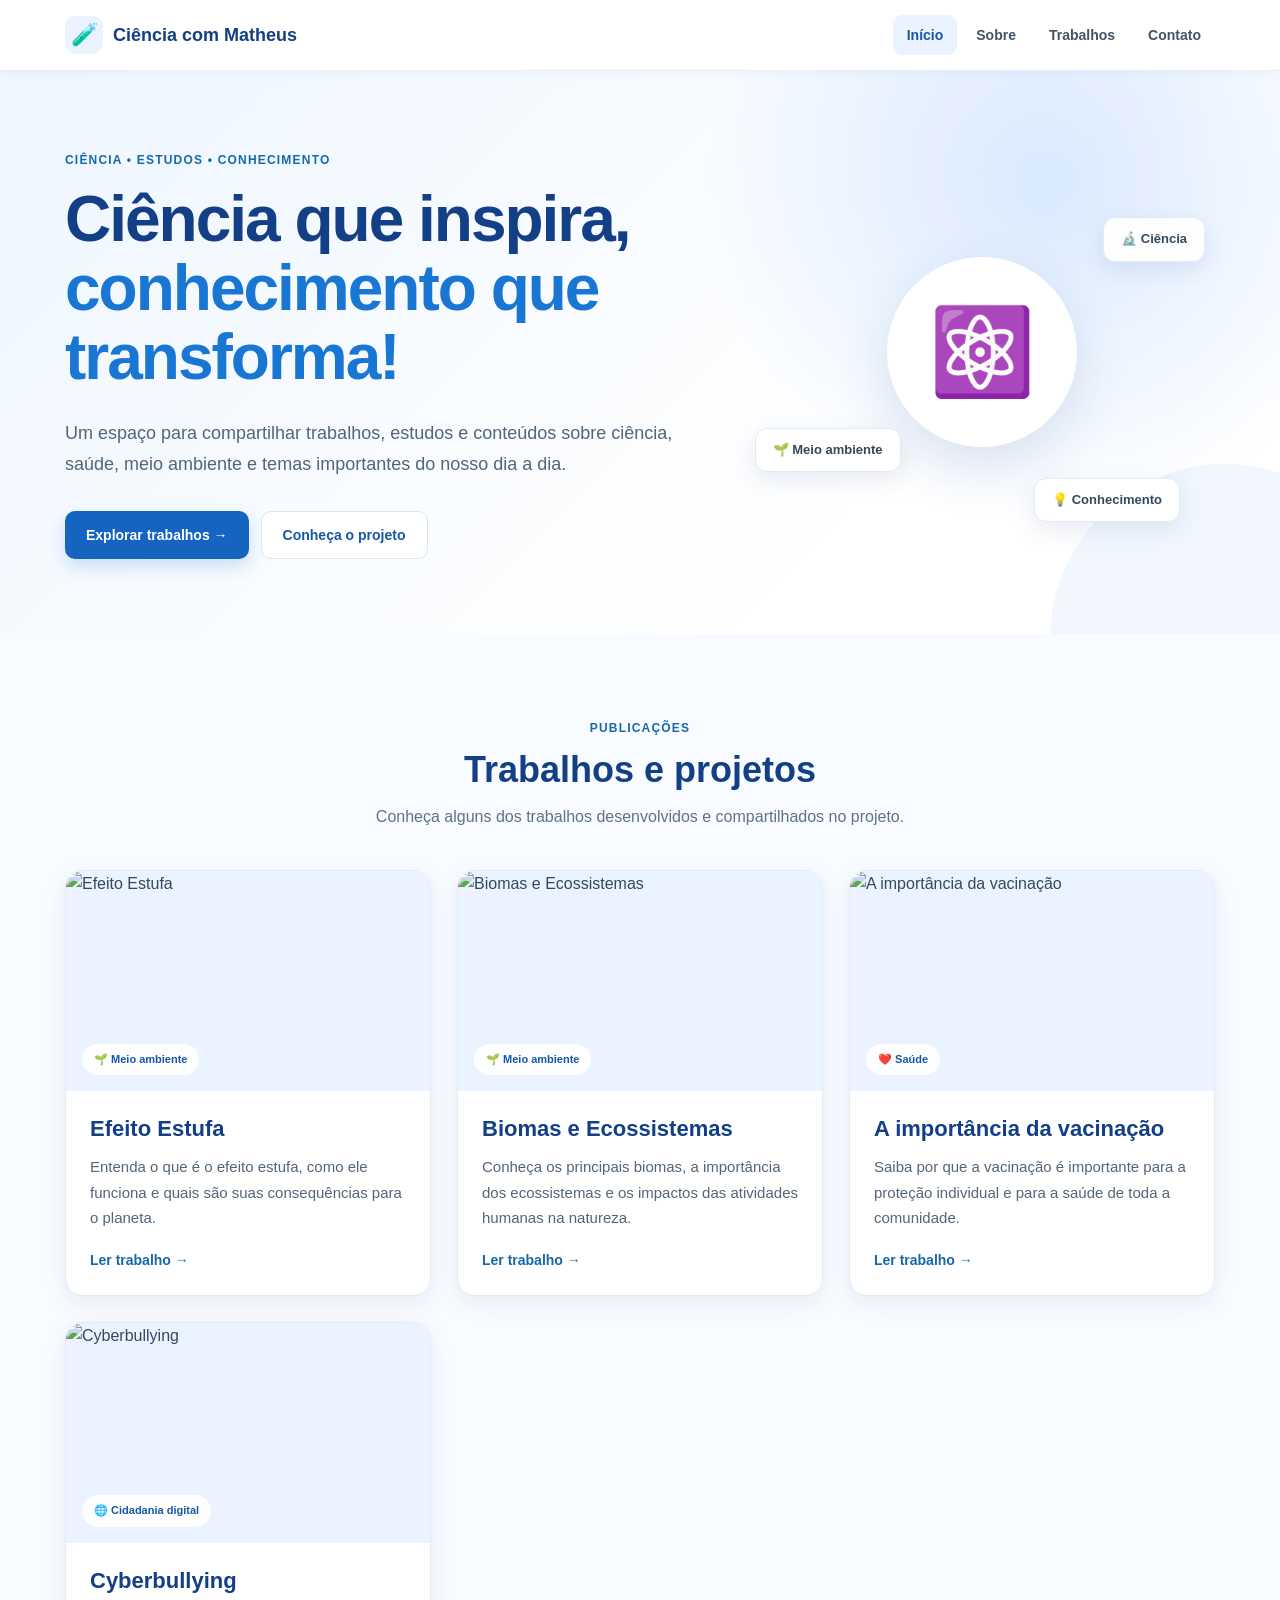
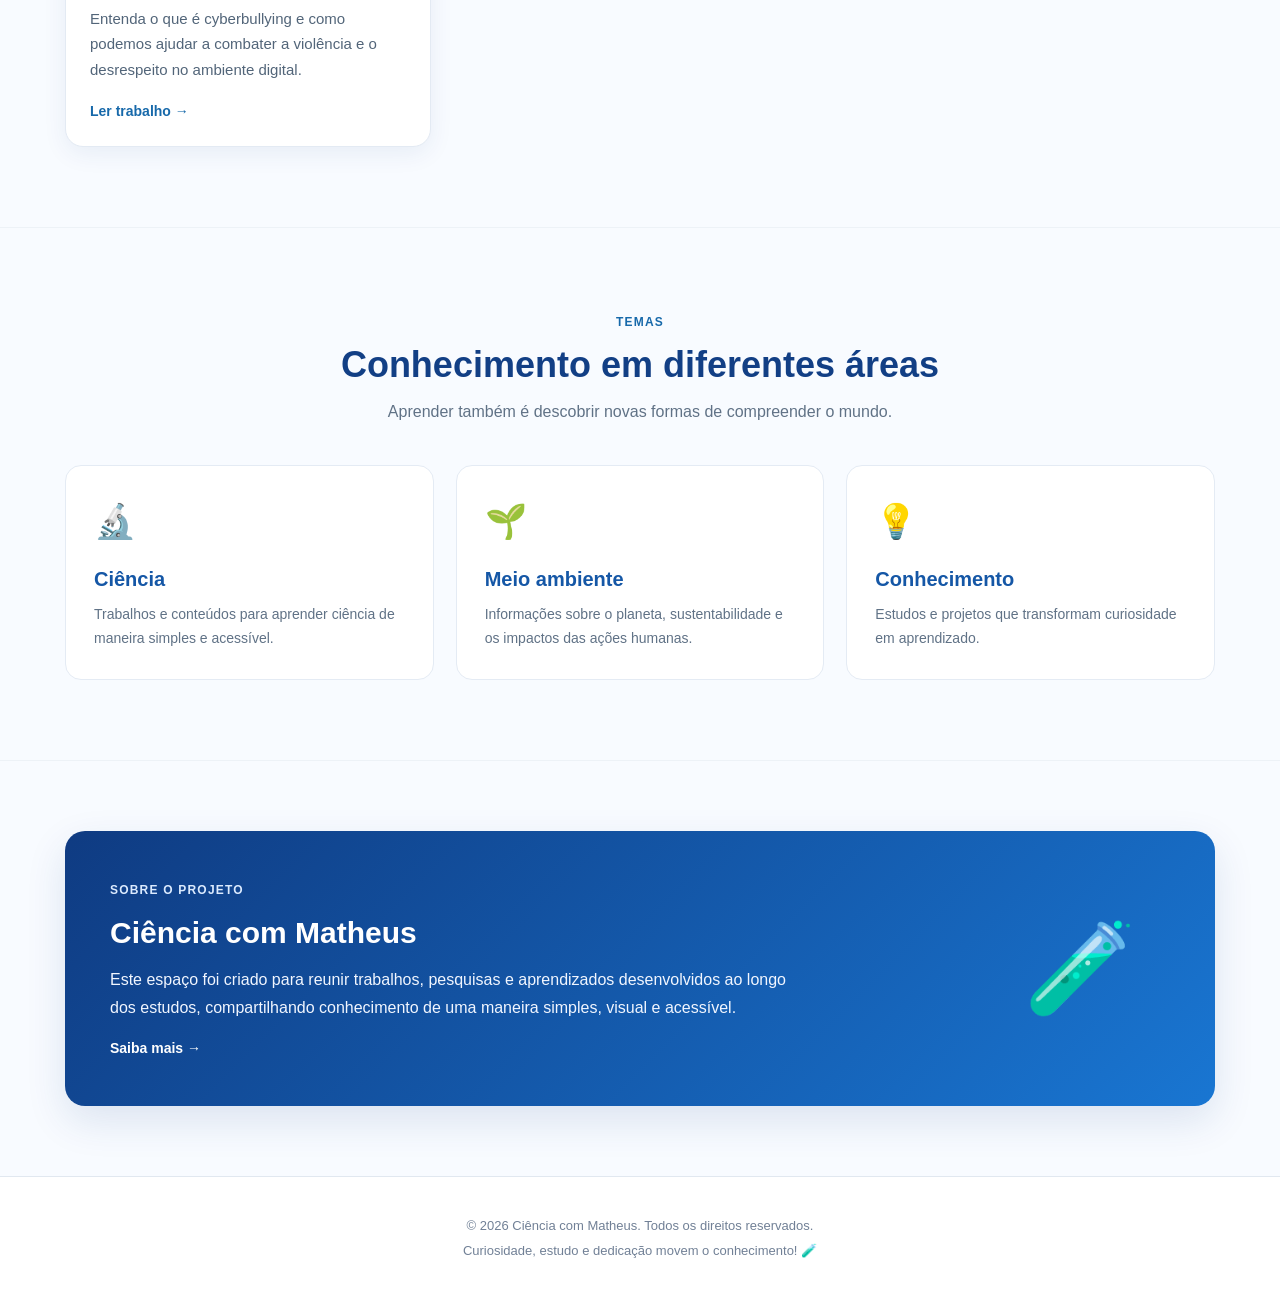
==== commit 87797d56: "Adiciona postagem sobre biomas e ecossistemas" ====
--- a/index.html
+++ b/index.html
@@ -4,31 +4,45 @@
 <head>
 
     <meta charset="UTF-8">
-    <meta name="viewport" content="width=device-width, initial-scale=1.0">
-
-    <title>Ciência com Matheus | Ciência, Estudos e Conhecimento</title>
+
+    <meta
+        name="viewport"
+        content="width=device-width, initial-scale=1.0"
+    >
+
+    <title>
+        Ciência com Matheus | Ciência, Estudos e Conhecimento
+    </title>
 
     <meta
         name="description"
         content="Ciência com Matheus: trabalhos, estudos e conteúdos sobre ciência, meio ambiente, saúde e cidadania digital."
     >
 
-    <link rel="stylesheet" href="css/style.css">
+    <link
+        rel="stylesheet"
+        href="css/style.css"
+    >
 
 </head>
 
+
 <body>
 
 
-    <!-- =========================================
+    <!-- =====================================================
          BARRA SUPERIOR
-    ========================================== -->
+    ====================================================== -->
 
     <header class="topbar">
 
         <div class="topbar-container">
 
-            <a href="index.html" class="logo">
+
+            <a
+                href="index.html"
+                class="logo"
+            >
 
                 <span class="logo-icon">
                     🧪
@@ -43,7 +57,10 @@
 
             <nav class="nav">
 
-                <a href="index.html" class="active">
+                <a
+                    href="index.html"
+                    class="active"
+                >
                     Início
                 </a>
 
@@ -61,14 +78,16 @@
 
             </nav>
 
+
         </div>
 
     </header>
 
 
-    <!-- =========================================
+
+    <!-- =====================================================
          HERO
-    ========================================== -->
+    ====================================================== -->
 
     <section class="home-hero">
 
@@ -76,6 +95,7 @@
 
 
             <div class="hero-text">
+
 
                 <span class="hero-tag">
                     CIÊNCIA • ESTUDOS • CONHECIMENTO
@@ -83,20 +103,28 @@
 
 
                 <h1>
+
                     Ciência que inspira,
-                    <span>conhecimento que transforma!</span>
+
+                    <span>
+                        conhecimento que transforma!
+                    </span>
+
                 </h1>
 
 
                 <p>
+
                     Um espaço para compartilhar trabalhos,
                     estudos e conteúdos sobre ciência, saúde,
                     meio ambiente e temas importantes do
                     nosso dia a dia.
+
                 </p>
 
 
                 <div class="hero-buttons">
+
 
                     <a
                         href="#trabalhos"
@@ -113,14 +141,16 @@
                         Conheça o projeto
                     </a>
 
-                </div>
+
+                </div>
+
 
             </div>
 
 
-            <!-- VISUAL -->
 
             <div class="hero-visual">
+
 
                 <div class="science-icon">
                     ⚛️
@@ -141,6 +171,7 @@
                     💡 Conhecimento
                 </div>
 
+
             </div>
 
 
@@ -149,9 +180,10 @@
     </section>
 
 
-    <!-- =========================================
+
+    <!-- =====================================================
          TRABALHOS
-    ========================================== -->
+    ====================================================== -->
 
     <section
         class="home-section"
@@ -161,6 +193,7 @@
 
         <div class="section-header">
 
+
             <span class="section-tag">
                 PUBLICAÇÕES
             </span>
@@ -176,26 +209,30 @@
                 e compartilhados no projeto.
             </p>
 
-        </div>
-
-
-        <!-- =====================================
+
+        </div>
+
+
+
+        <!-- =================================================
              CARDS
-        ====================================== -->
+        ================================================== -->
 
         <div class="modern-cards">
 
 
-            <!-- =================================
+            <!-- =================================================
                  EFEITO ESTUFA
-            ================================== -->
+            ================================================== -->
 
             <a
                 href="posts/efeito-estufa.html"
                 class="modern-card"
             >
 
+
                 <div class="modern-card-image">
+
 
                     <img
                         src="https://matheusfaria-blog-objects.s3.us-east-1.amazonaws.com/efeito-estufa-card.JPG"
@@ -208,10 +245,12 @@
                         🌱 Meio ambiente
                     </span>
 
+
                 </div>
 
 
                 <div class="modern-card-content">
+
 
                     <h3>
                         Efeito Estufa
@@ -229,21 +268,69 @@
                         Ler trabalho →
                     </span>
 
-                </div>
+
+                </div>
+
 
             </a>
 
 
-            <!-- =================================
+
+            <!-- =================================================
+                 BIOMAS E ECOSSISTEMAS
+            ================================================== -->
+
+            <a
+                href="posts/biomas.html"
+                class="modern-card"
+            >
+
+                <div class="modern-card-image">
+
+                    <img
+                        src="https://matheusfaria-blog-objects.s3.us-east-1.amazonaws.com/biomas-card.jpg"
+                        alt="Biomas e Ecossistemas"
+                        loading="lazy"
+                    >
+
+                    <span class="modern-card-category">
+                        🌱 Meio ambiente
+                    </span>
+
+                </div>
+
+                <div class="modern-card-content">
+
+                    <h3>
+                        Biomas e Ecossistemas
+                    </h3>
+
+                    <p>
+                        Conheça os principais biomas, a importância dos ecossistemas
+                        e os impactos das atividades humanas na natureza.
+                    </p>
+
+                    <span class="modern-card-link">
+                        Ler trabalho →
+                    </span>
+
+                </div>
+
+            </a>
+
+
+            <!-- =================================================
                  VACINAÇÃO
-            ================================== -->
+            ================================================== -->
 
             <a
                 href="posts/vacinacao.html"
                 class="modern-card"
             >
 
+
                 <div class="modern-card-image">
+
 
                     <img
                         src="https://matheusfaria-blog-objects.s3.us-east-1.amazonaws.com/vacinacao-card.JPG"
@@ -256,10 +343,12 @@
                         ❤️ Saúde
                     </span>
 
+
                 </div>
 
 
                 <div class="modern-card-content">
+
 
                     <h3>
                         A importância da vacinação
@@ -277,21 +366,26 @@
                         Ler trabalho →
                     </span>
 
-                </div>
+
+                </div>
+
 
             </a>
 
 
-            <!-- =================================
+
+            <!-- =================================================
                  CYBERBULLYING
-            ================================== -->
+            ================================================== -->
 
             <a
                 href="posts/cyberbullying.html"
                 class="modern-card"
             >
 
+
                 <div class="modern-card-image">
+
 
                     <img
                         src="https://matheusfaria-blog-objects.s3.us-east-1.amazonaws.com/cyberbullying.png"
@@ -304,10 +398,12 @@
                         🌐 Cidadania digital
                     </span>
 
+
                 </div>
 
 
                 <div class="modern-card-content">
+
 
                     <h3>
                         Cyberbullying
@@ -325,7 +421,9 @@
                         Ler trabalho →
                     </span>
 
-                </div>
+
+                </div>
+
 
             </a>
 
@@ -335,14 +433,16 @@
     </section>
 
 
-    <!-- =========================================
+
+    <!-- =====================================================
          TEMAS
-    ========================================== -->
+    ====================================================== -->
 
     <section class="topics-section">
 
 
         <div class="section-header">
+
 
             <span class="section-tag">
                 TEMAS
@@ -359,7 +459,9 @@
                 de compreender o mundo.
             </p>
 
-        </div>
+
+        </div>
+
 
 
         <div class="topics-grid">
@@ -368,6 +470,7 @@
             <!-- CIÊNCIA -->
 
             <div class="topic">
+
 
                 <div class="topic-icon">
                     🔬
@@ -384,12 +487,15 @@
                     ciência de maneira simples e acessível.
                 </p>
 
+
             </div>
 
 
+
             <!-- MEIO AMBIENTE -->
 
             <div class="topic">
+
 
                 <div class="topic-icon">
                     🌱
@@ -407,12 +513,15 @@
                     das ações humanas.
                 </p>
 
+
             </div>
 
 
+
             <!-- CONHECIMENTO -->
 
             <div class="topic">
+
 
                 <div class="topic-icon">
                     💡
@@ -429,6 +538,7 @@
                     curiosidade em aprendizado.
                 </p>
 
+
             </div>
 
 
@@ -437,9 +547,10 @@
     </section>
 
 
-    <!-- =========================================
+
+    <!-- =====================================================
          SOBRE
-    ========================================== -->
+    ====================================================== -->
 
     <section
         class="about-home"
@@ -448,6 +559,7 @@
 
 
         <div>
+
 
             <span class="section-tag">
                 SOBRE O PROJETO
@@ -474,6 +586,7 @@
                 Saiba mais →
             </a>
 
+
         </div>
 
 
@@ -485,15 +598,17 @@
     </section>
 
 
-    <!-- =========================================
+
+    <!-- =====================================================
          RODAPÉ
-    ========================================== -->
+    ====================================================== -->
 
     <footer
         class="site-footer"
         id="contato"
     >
 
+
         <p>
             © 2026 Ciência com Matheus.
             Todos os direitos reservados.
@@ -505,9 +620,11 @@
             o conhecimento! 🧪
         </p>
 
+
     </footer>
 
 
+
 </body>
 
 </html>
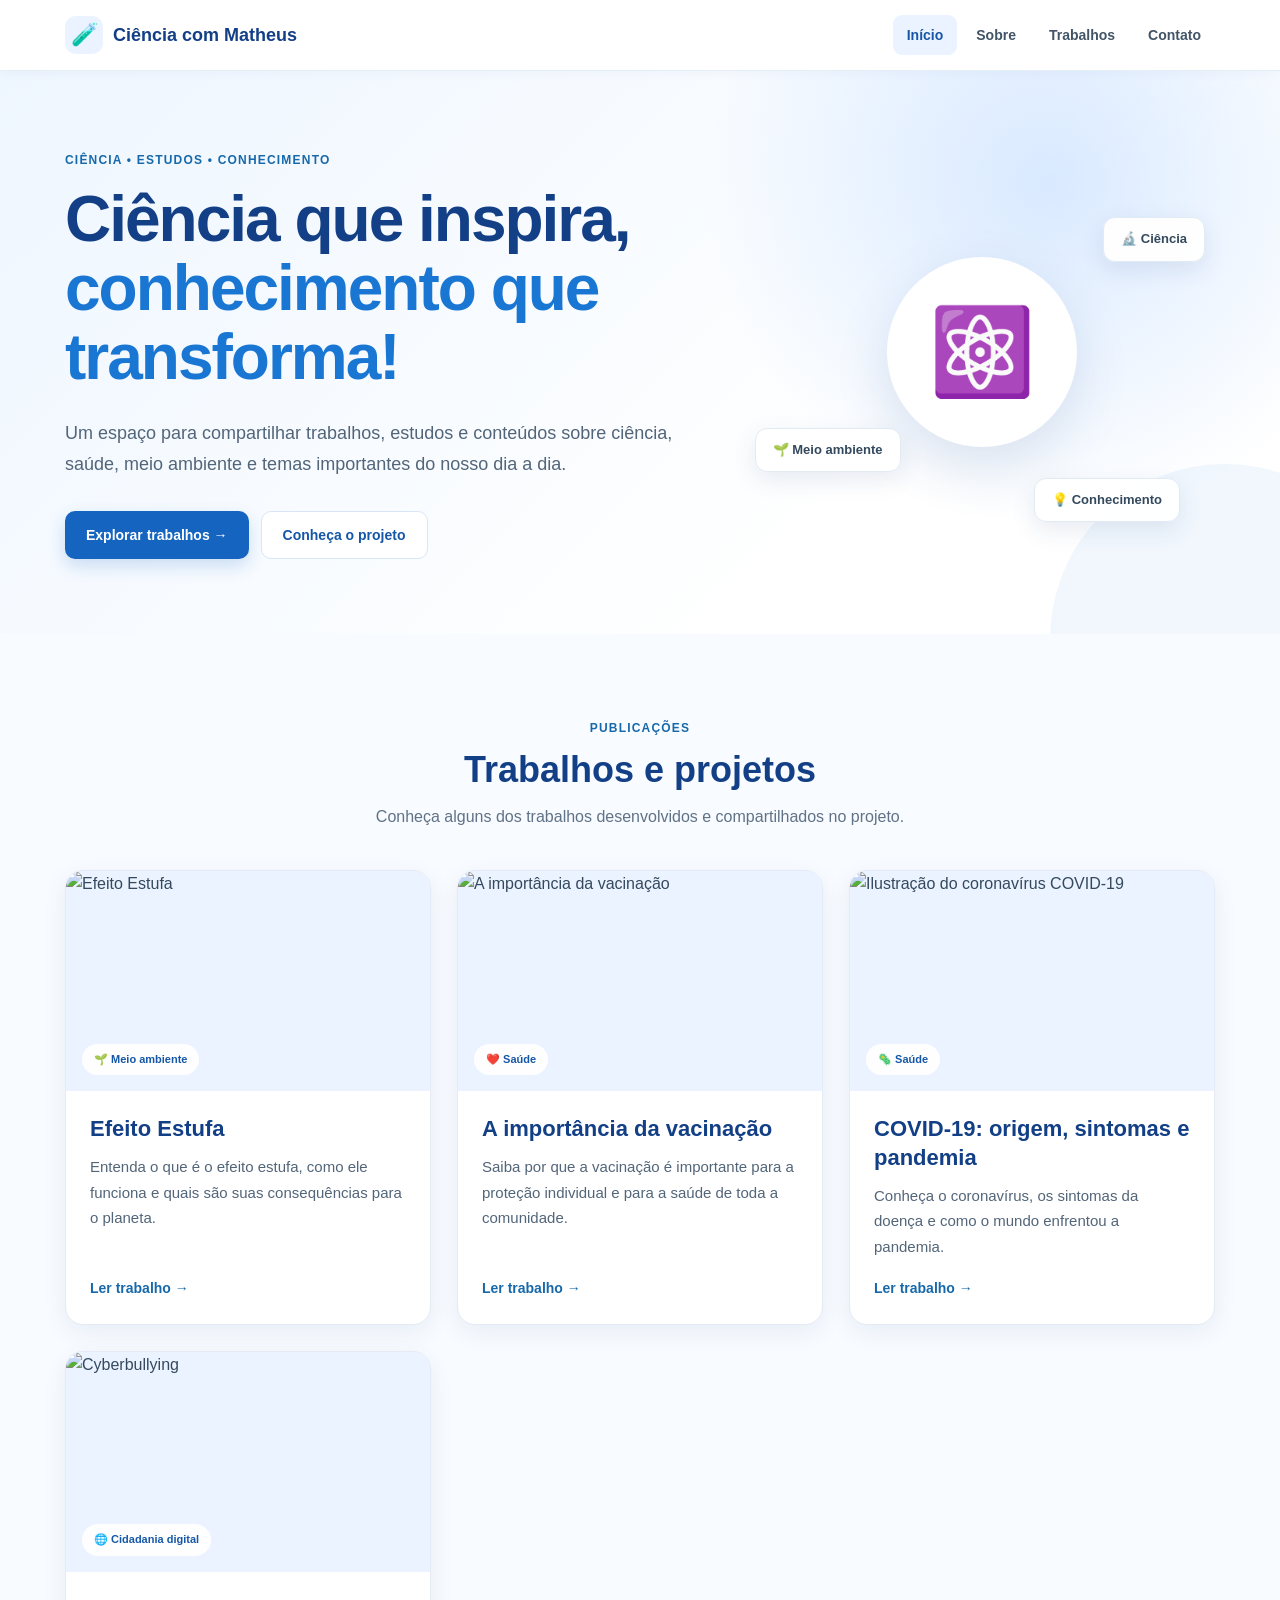
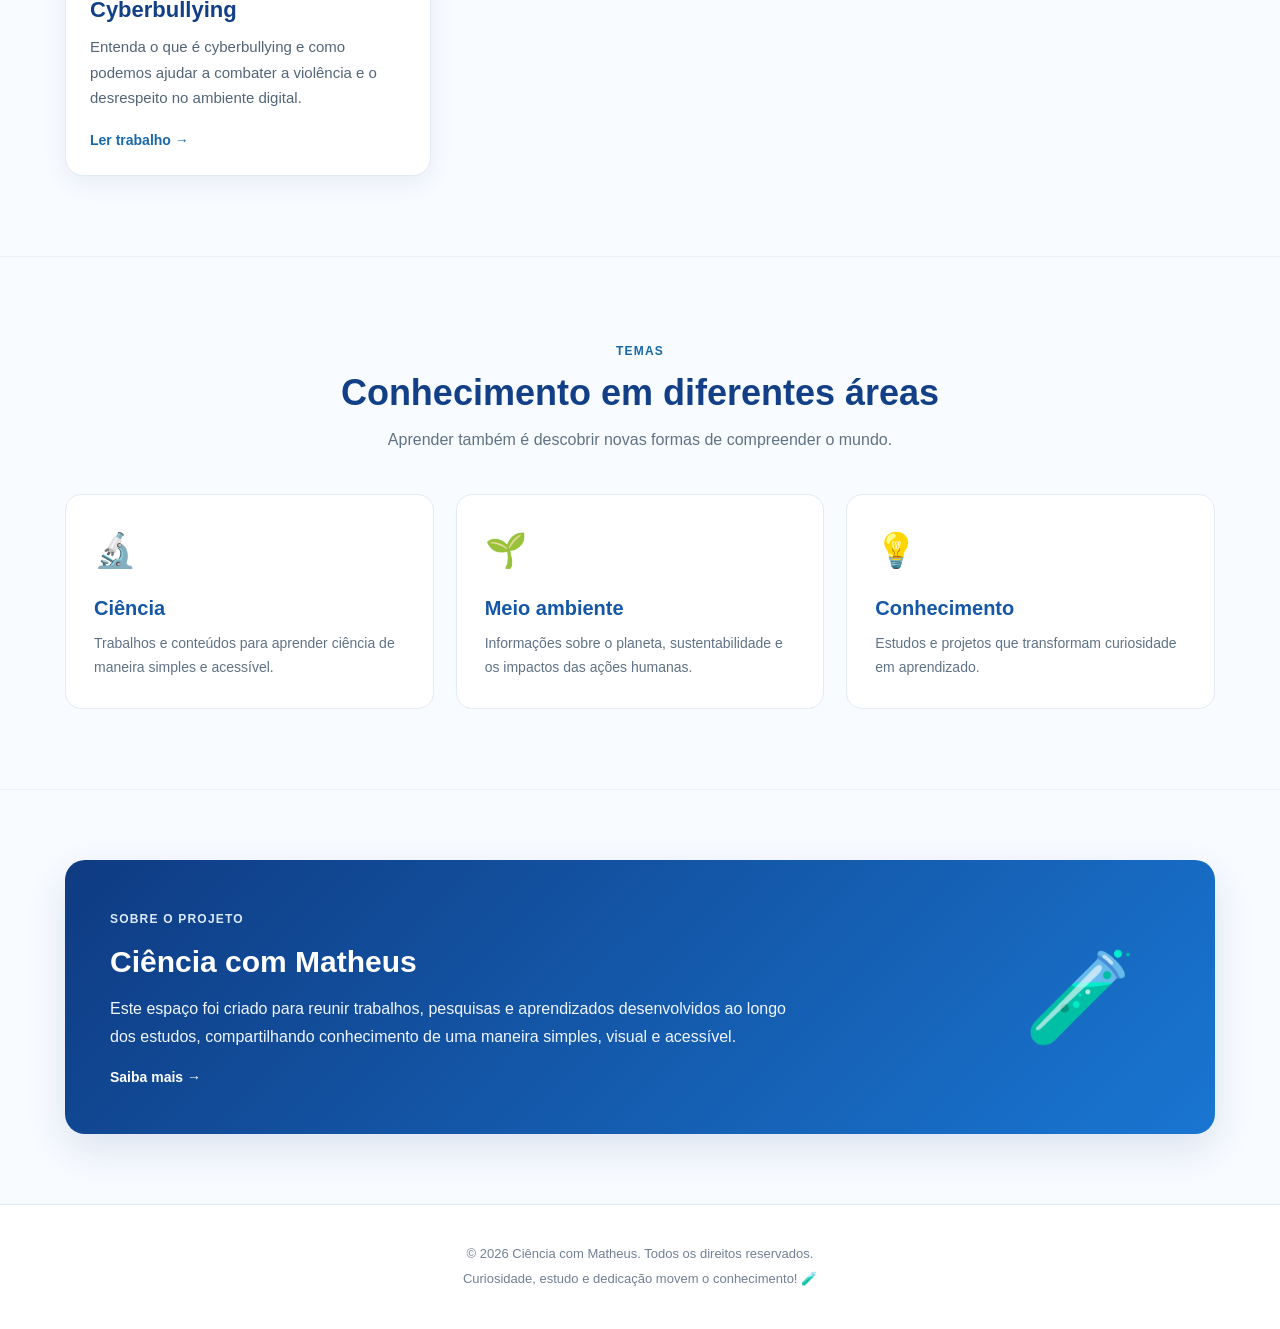
==== commit 7098aa7e: "Adiciona postagem sobre covid19" ====
--- a/index.html
+++ b/index.html
@@ -1,630 +1,154 @@
 <!DOCTYPE html>
 <html lang="pt-br">
+<head>
+    <meta charset="UTF-8">
+    <meta name="viewport" content="width=device-width, initial-scale=1.0">
+    <title>Ciência com Matheus | Ciência, Estudos e Conhecimento</title>
+    <meta name="description" content="Ciência com Matheus: trabalhos, estudos e conteúdos sobre ciência, meio ambiente, saúde e cidadania digital.">
+    <link rel="stylesheet" href="css/style.css">
+</head>
+<body>
+    <!-- BARRA SUPERIOR -->
+    <header class="topbar">
+        <div class="topbar-container">
+            <a href="index.html" class="logo">
+                <span class="logo-icon">🧪</span>
+                <span>Ciência com Matheus</span>
+            </a>
+            <nav class="nav">
+                <a href="index.html" class="active">Início</a>
+                <a href="#sobre">Sobre</a>
+                <a href="#trabalhos">Trabalhos</a>
+                <a href="#contato">Contato</a>
+            </nav>
+        </div>
+    </header>
 
-<head>
+    <!-- HERO -->
+    <section class="home-hero">
+        <div class="hero-inner">
+            <div class="hero-text">
+                <span class="hero-tag">CIÊNCIA • ESTUDOS • CONHECIMENTO</span>
+                <h1>Ciência que inspira, <span>conhecimento que transforma!</span></h1>
+                <p>Um espaço para compartilhar trabalhos, estudos e conteúdos sobre ciência, saúde, meio ambiente e temas importantes do nosso dia a dia.</p>
+                <div class="hero-buttons">
+                    <a href="#trabalhos" class="hero-button">Explorar trabalhos →</a>
+                    <a href="#sobre" class="hero-button secondary">Conheça o projeto</a>
+                </div>
+            </div>
+            <div class="hero-visual">
+                <div class="science-icon">⚛️</div>
+                <div class="floating-card card-one">🔬 Ciência</div>
+                <div class="floating-card card-two">🌱 Meio ambiente</div>
+                <div class="floating-card card-three">💡 Conhecimento</div>
+            </div>
+        </div>
+    </section>
 
-    <meta charset="UTF-8">
+    <!-- TRABALHOS -->
+    <section class="home-section" id="trabalhos">
+        <div class="section-header">
+            <span class="section-tag">PUBLICAÇÕES</span>
+            <h2>Trabalhos e projetos</h2>
+            <p>Conheça alguns dos trabalhos desenvolvidos e compartilhados no projeto.</p>
+        </div>
 
-    <meta
-        name="viewport"
-        content="width=device-width, initial-scale=1.0"
-    >
-
-    <title>
-        Ciência com Matheus | Ciência, Estudos e Conhecimento
-    </title>
-
-    <meta
-        name="description"
-        content="Ciência com Matheus: trabalhos, estudos e conteúdos sobre ciência, meio ambiente, saúde e cidadania digital."
-    >
-
-    <link
-        rel="stylesheet"
-        href="css/style.css"
-    >
-
-</head>
-
-
-<body>
-
-
-    <!-- =====================================================
-         BARRA SUPERIOR
-    ====================================================== -->
-
-    <header class="topbar">
-
-        <div class="topbar-container">
-
-
-            <a
-                href="index.html"
-                class="logo"
-            >
-
-                <span class="logo-icon">
-                    🧪
-                </span>
-
-                <span>
-                    Ciência com Matheus
-                </span>
-
+        <div class="modern-cards">
+            <!-- EFEITO ESTUFA -->
+            <a href="posts/efeito-estufa.html" class="modern-card">
+                <div class="modern-card-image">
+                    <img src="https://matheusfaria-blog-objects.s3.us-east-1.amazonaws.com/efeito-estufa-card.JPG" alt="Efeito Estufa" loading="lazy">
+                    <span class="modern-card-category">🌱 Meio ambiente</span>
+                </div>
+                <div class="modern-card-content">
+                    <h3>Efeito Estufa</h3>
+                    <p>Entenda o que é o efeito estufa, como ele funciona e quais são suas consequências para o planeta.</p>
+                    <span class="modern-card-link">Ler trabalho →</span>
+                </div>
             </a>
 
+            <!-- VACINAÇÃO -->
+            <a href="posts/vacinacao.html" class="modern-card">
+                <div class="modern-card-image">
+                    <img src="https://matheusfaria-blog-objects.s3.us-east-1.amazonaws.com/vacinacao-card.JPG" alt="A importância da vacinação" loading="lazy">
+                    <span class="modern-card-category">❤️ Saúde</span>
+                </div>
+                <div class="modern-card-content">
+                    <h3>A importância da vacinação</h3>
+                    <p>Saiba por que a vacinação é importante para a proteção individual e para a saúde de toda a comunidade.</p>
+                    <span class="modern-card-link">Ler trabalho →</span>
+                </div>
+            </a>
 
-            <nav class="nav">
+            <!-- COVID-19 -->
+            <a href="posts/covid-19.html" class="modern-card">
+                <div class="modern-card-image">
+                    <img src="https://matheusfaria-blog-objects.s3.us-east-1.amazonaws.com/covid-19-card.png" alt="Ilustração do coronavírus COVID-19" loading="lazy">
+                    <span class="modern-card-category">🦠 Saúde</span>
+                </div>
+                <div class="modern-card-content">
+                    <h3>COVID-19: origem, sintomas e pandemia</h3>
+                    <p>Conheça o coronavírus, os sintomas da doença e como o mundo enfrentou a pandemia.</p>
+                    <span class="modern-card-link">Ler trabalho →</span>
+                </div>
+            </a>
 
-                <a
-                    href="index.html"
-                    class="active"
-                >
-                    Início
-                </a>
-
-                <a href="#sobre">
-                    Sobre
-                </a>
-
-                <a href="#trabalhos">
-                    Trabalhos
-                </a>
-
-                <a href="#contato">
-                    Contato
-                </a>
-
-            </nav>
-
-
+            <!-- CYBERBULLYING -->
+            <a href="posts/cyberbullying.html" class="modern-card">
+                <div class="modern-card-image">
+                    <img src="https://matheusfaria-blog-objects.s3.us-east-1.amazonaws.com/cyberbullying.png" alt="Cyberbullying" loading="lazy">
+                    <span class="modern-card-category">🌐 Cidadania digital</span>
+                </div>
+                <div class="modern-card-content">
+                    <h3>Cyberbullying</h3>
+                    <p>Entenda o que é cyberbullying e como podemos ajudar a combater a violência e o desrespeito no ambiente digital.</p>
+                    <span class="modern-card-link">Ler trabalho →</span>
+                </div>
+            </a>
         </div>
-
-    </header>
-
-
-
-    <!-- =====================================================
-         HERO
-    ====================================================== -->
-
-    <section class="home-hero">
-
-        <div class="hero-inner">
-
-
-            <div class="hero-text">
-
-
-                <span class="hero-tag">
-                    CIÊNCIA • ESTUDOS • CONHECIMENTO
-                </span>
-
-
-                <h1>
-
-                    Ciência que inspira,
-
-                    <span>
-                        conhecimento que transforma!
-                    </span>
-
-                </h1>
-
-
-                <p>
-
-                    Um espaço para compartilhar trabalhos,
-                    estudos e conteúdos sobre ciência, saúde,
-                    meio ambiente e temas importantes do
-                    nosso dia a dia.
-
-                </p>
-
-
-                <div class="hero-buttons">
-
-
-                    <a
-                        href="#trabalhos"
-                        class="hero-button"
-                    >
-                        Explorar trabalhos →
-                    </a>
-
-
-                    <a
-                        href="#sobre"
-                        class="hero-button secondary"
-                    >
-                        Conheça o projeto
-                    </a>
-
-
-                </div>
-
-
-            </div>
-
-
-
-            <div class="hero-visual">
-
-
-                <div class="science-icon">
-                    ⚛️
-                </div>
-
-
-                <div class="floating-card card-one">
-                    🔬 Ciência
-                </div>
-
-
-                <div class="floating-card card-two">
-                    🌱 Meio ambiente
-                </div>
-
-
-                <div class="floating-card card-three">
-                    💡 Conhecimento
-                </div>
-
-
-            </div>
-
-
-        </div>
-
     </section>
 
-
-
-    <!-- =====================================================
-         TRABALHOS
-    ====================================================== -->
-
-    <section
-        class="home-section"
-        id="trabalhos"
-    >
-
-
+    <!-- TEMAS -->
+    <section class="topics-section">
         <div class="section-header">
-
-
-            <span class="section-tag">
-                PUBLICAÇÕES
-            </span>
-
-
-            <h2>
-                Trabalhos e projetos
-            </h2>
-
-
-            <p>
-                Conheça alguns dos trabalhos desenvolvidos
-                e compartilhados no projeto.
-            </p>
-
-
+            <span class="section-tag">TEMAS</span>
+            <h2>Conhecimento em diferentes áreas</h2>
+            <p>Aprender também é descobrir novas formas de compreender o mundo.</p>
         </div>
-
-
-
-        <!-- =================================================
-             CARDS
-        ================================================== -->
-
-        <div class="modern-cards">
-
-
-            <!-- =================================================
-                 EFEITO ESTUFA
-            ================================================== -->
-
-            <a
-                href="posts/efeito-estufa.html"
-                class="modern-card"
-            >
-
-
-                <div class="modern-card-image">
-
-
-                    <img
-                        src="https://matheusfaria-blog-objects.s3.us-east-1.amazonaws.com/efeito-estufa-card.JPG"
-                        alt="Efeito Estufa"
-                        loading="lazy"
-                    >
-
-
-                    <span class="modern-card-category">
-                        🌱 Meio ambiente
-                    </span>
-
-
-                </div>
-
-
-                <div class="modern-card-content">
-
-
-                    <h3>
-                        Efeito Estufa
-                    </h3>
-
-
-                    <p>
-                        Entenda o que é o efeito estufa,
-                        como ele funciona e quais são suas
-                        consequências para o planeta.
-                    </p>
-
-
-                    <span class="modern-card-link">
-                        Ler trabalho →
-                    </span>
-
-
-                </div>
-
-
-            </a>
-
-
-
-            <!-- =================================================
-                 BIOMAS E ECOSSISTEMAS
-            ================================================== -->
-
-            <a
-                href="posts/biomas.html"
-                class="modern-card"
-            >
-
-                <div class="modern-card-image">
-
-                    <img
-                        src="https://matheusfaria-blog-objects.s3.us-east-1.amazonaws.com/biomas-card.jpg"
-                        alt="Biomas e Ecossistemas"
-                        loading="lazy"
-                    >
-
-                    <span class="modern-card-category">
-                        🌱 Meio ambiente
-                    </span>
-
-                </div>
-
-                <div class="modern-card-content">
-
-                    <h3>
-                        Biomas e Ecossistemas
-                    </h3>
-
-                    <p>
-                        Conheça os principais biomas, a importância dos ecossistemas
-                        e os impactos das atividades humanas na natureza.
-                    </p>
-
-                    <span class="modern-card-link">
-                        Ler trabalho →
-                    </span>
-
-                </div>
-
-            </a>
-
-
-            <!-- =================================================
-                 VACINAÇÃO
-            ================================================== -->
-
-            <a
-                href="posts/vacinacao.html"
-                class="modern-card"
-            >
-
-
-                <div class="modern-card-image">
-
-
-                    <img
-                        src="https://matheusfaria-blog-objects.s3.us-east-1.amazonaws.com/vacinacao-card.JPG"
-                        alt="A importância da vacinação"
-                        loading="lazy"
-                    >
-
-
-                    <span class="modern-card-category">
-                        ❤️ Saúde
-                    </span>
-
-
-                </div>
-
-
-                <div class="modern-card-content">
-
-
-                    <h3>
-                        A importância da vacinação
-                    </h3>
-
-
-                    <p>
-                        Saiba por que a vacinação é importante
-                        para a proteção individual e para a saúde
-                        de toda a comunidade.
-                    </p>
-
-
-                    <span class="modern-card-link">
-                        Ler trabalho →
-                    </span>
-
-
-                </div>
-
-
-            </a>
-
-
-
-            <!-- =================================================
-                 CYBERBULLYING
-            ================================================== -->
-
-            <a
-                href="posts/cyberbullying.html"
-                class="modern-card"
-            >
-
-
-                <div class="modern-card-image">
-
-
-                    <img
-                        src="https://matheusfaria-blog-objects.s3.us-east-1.amazonaws.com/cyberbullying.png"
-                        alt="Cyberbullying"
-                        loading="lazy"
-                    >
-
-
-                    <span class="modern-card-category">
-                        🌐 Cidadania digital
-                    </span>
-
-
-                </div>
-
-
-                <div class="modern-card-content">
-
-
-                    <h3>
-                        Cyberbullying
-                    </h3>
-
-
-                    <p>
-                        Entenda o que é cyberbullying e como
-                        podemos ajudar a combater a violência
-                        e o desrespeito no ambiente digital.
-                    </p>
-
-
-                    <span class="modern-card-link">
-                        Ler trabalho →
-                    </span>
-
-
-                </div>
-
-
-            </a>
-
-
+        <div class="topics-grid">
+            <div class="topic">
+                <div class="topic-icon">🔬</div>
+                <h3>Ciência</h3>
+                <p>Trabalhos e conteúdos para aprender ciência de maneira simples e acessível.</p>
+            </div>
+            <div class="topic">
+                <div class="topic-icon">🌱</div>
+                <h3>Meio ambiente</h3>
+                <p>Informações sobre o planeta, sustentabilidade e os impactos das ações humanas.</p>
+            </div>
+            <div class="topic">
+                <div class="topic-icon">💡</div>
+                <h3>Conhecimento</h3>
+                <p>Estudos e projetos que transformam curiosidade em aprendizado.</p>
+            </div>
         </div>
-
     </section>
 
-
-
-    <!-- =====================================================
-         TEMAS
-    ====================================================== -->
-
-    <section class="topics-section">
-
-
-        <div class="section-header">
-
-
-            <span class="section-tag">
-                TEMAS
-            </span>
-
-
-            <h2>
-                Conhecimento em diferentes áreas
-            </h2>
-
-
-            <p>
-                Aprender também é descobrir novas formas
-                de compreender o mundo.
-            </p>
-
-
+    <!-- SOBRE -->
+    <section class="about-home" id="sobre">
+        <div>
+            <span class="section-tag">SOBRE O PROJETO</span>
+            <h2>Ciência com Matheus</h2>
+            <p>Este espaço foi criado para reunir trabalhos, pesquisas e aprendizados desenvolvidos ao longo dos estudos, compartilhando conhecimento de uma maneira simples, visual e acessível.</p>
+            <a href="#contato" class="text-button">Saiba mais →</a>
         </div>
-
-
-
-        <div class="topics-grid">
-
-
-            <!-- CIÊNCIA -->
-
-            <div class="topic">
-
-
-                <div class="topic-icon">
-                    🔬
-                </div>
-
-
-                <h3>
-                    Ciência
-                </h3>
-
-
-                <p>
-                    Trabalhos e conteúdos para aprender
-                    ciência de maneira simples e acessível.
-                </p>
-
-
-            </div>
-
-
-
-            <!-- MEIO AMBIENTE -->
-
-            <div class="topic">
-
-
-                <div class="topic-icon">
-                    🌱
-                </div>
-
-
-                <h3>
-                    Meio ambiente
-                </h3>
-
-
-                <p>
-                    Informações sobre o planeta,
-                    sustentabilidade e os impactos
-                    das ações humanas.
-                </p>
-
-
-            </div>
-
-
-
-            <!-- CONHECIMENTO -->
-
-            <div class="topic">
-
-
-                <div class="topic-icon">
-                    💡
-                </div>
-
-
-                <h3>
-                    Conhecimento
-                </h3>
-
-
-                <p>
-                    Estudos e projetos que transformam
-                    curiosidade em aprendizado.
-                </p>
-
-
-            </div>
-
-
-        </div>
-
+        <div class="about-symbol">🧪</div>
     </section>
 
-
-
-    <!-- =====================================================
-         SOBRE
-    ====================================================== -->
-
-    <section
-        class="about-home"
-        id="sobre"
-    >
-
-
-        <div>
-
-
-            <span class="section-tag">
-                SOBRE O PROJETO
-            </span>
-
-
-            <h2>
-                Ciência com Matheus
-            </h2>
-
-
-            <p>
-                Este espaço foi criado para reunir trabalhos,
-                pesquisas e aprendizados desenvolvidos ao longo
-                dos estudos, compartilhando conhecimento de uma
-                maneira simples, visual e acessível.
-            </p>
-
-
-            <a
-                href="#contato"
-                class="text-button"
-            >
-                Saiba mais →
-            </a>
-
-
-        </div>
-
-
-        <div class="about-symbol">
-            🧪
-        </div>
-
-
-    </section>
-
-
-
-    <!-- =====================================================
-         RODAPÉ
-    ====================================================== -->
-
-    <footer
-        class="site-footer"
-        id="contato"
-    >
-
-
-        <p>
-            © 2026 Ciência com Matheus.
-            Todos os direitos reservados.
-        </p>
-
-
-        <p>
-            Curiosidade, estudo e dedicação movem
-            o conhecimento! 🧪
-        </p>
-
-
+    <!-- RODAPÉ -->
+    <footer class="site-footer" id="contato">
+        <p>© 2026 Ciência com Matheus. Todos os direitos reservados.</p>
+        <p>Curiosidade, estudo e dedicação movem o conhecimento! 🧪</p>
     </footer>
-
-
-
 </body>
-
-</html>+</html>
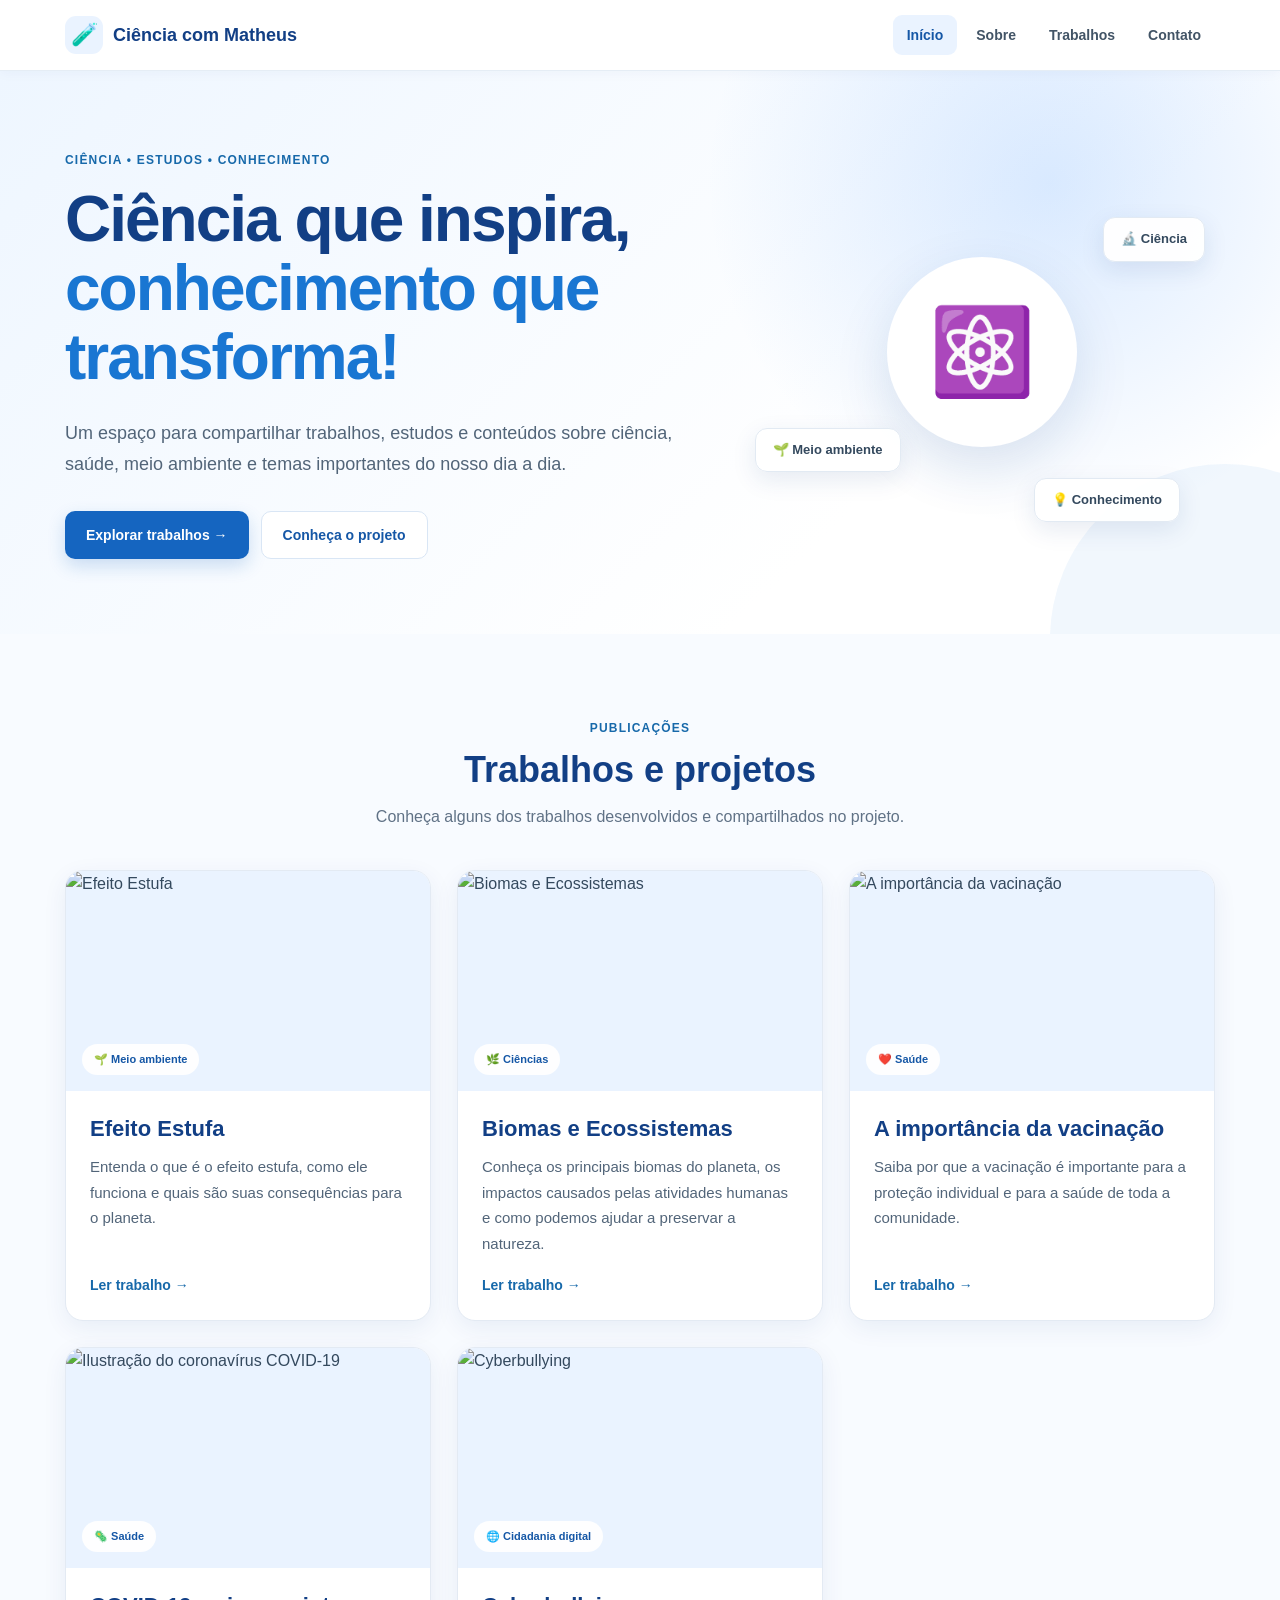
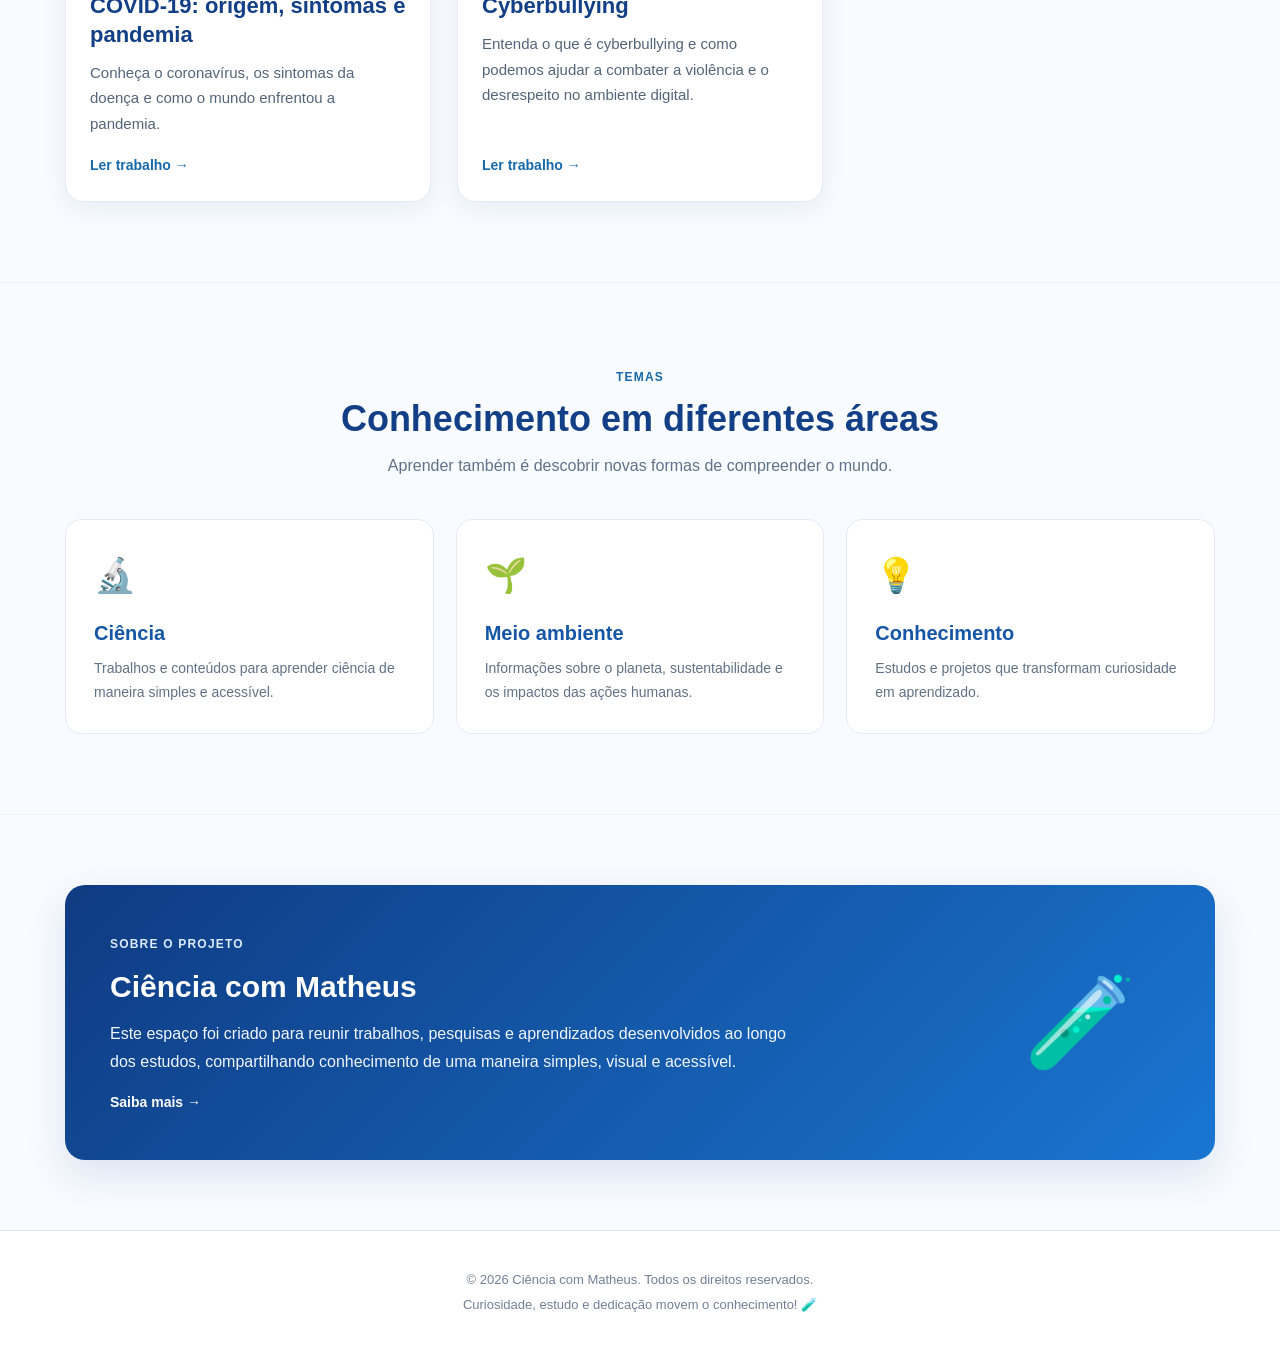
==== commit 3cd7a188: "Adiciona postagem sobre covid19" ====
--- a/index.html
+++ b/index.html
@@ -63,6 +63,19 @@
                 <div class="modern-card-content">
                     <h3>Efeito Estufa</h3>
                     <p>Entenda o que é o efeito estufa, como ele funciona e quais são suas consequências para o planeta.</p>
+                    <span class="modern-card-link">Ler trabalho →</span>
+                </div>
+            </a>
+
+            <!-- BIOMAS -->
+            <a href="posts/biomas.html" class="modern-card">
+                <div class="modern-card-image">
+                    <img src="https://matheusfaria-blog-objects.s3.us-east-1.amazonaws.com/biomas-card.jpg" alt="Biomas e Ecossistemas" loading="lazy">
+                    <span class="modern-card-category">🌿 Ciências</span>
+                </div>
+                <div class="modern-card-content">
+                    <h3>Biomas e Ecossistemas</h3>
+                    <p>Conheça os principais biomas do planeta, os impactos causados pelas atividades humanas e como podemos ajudar a preservar a natureza.</p>
                     <span class="modern-card-link">Ler trabalho →</span>
                 </div>
             </a>
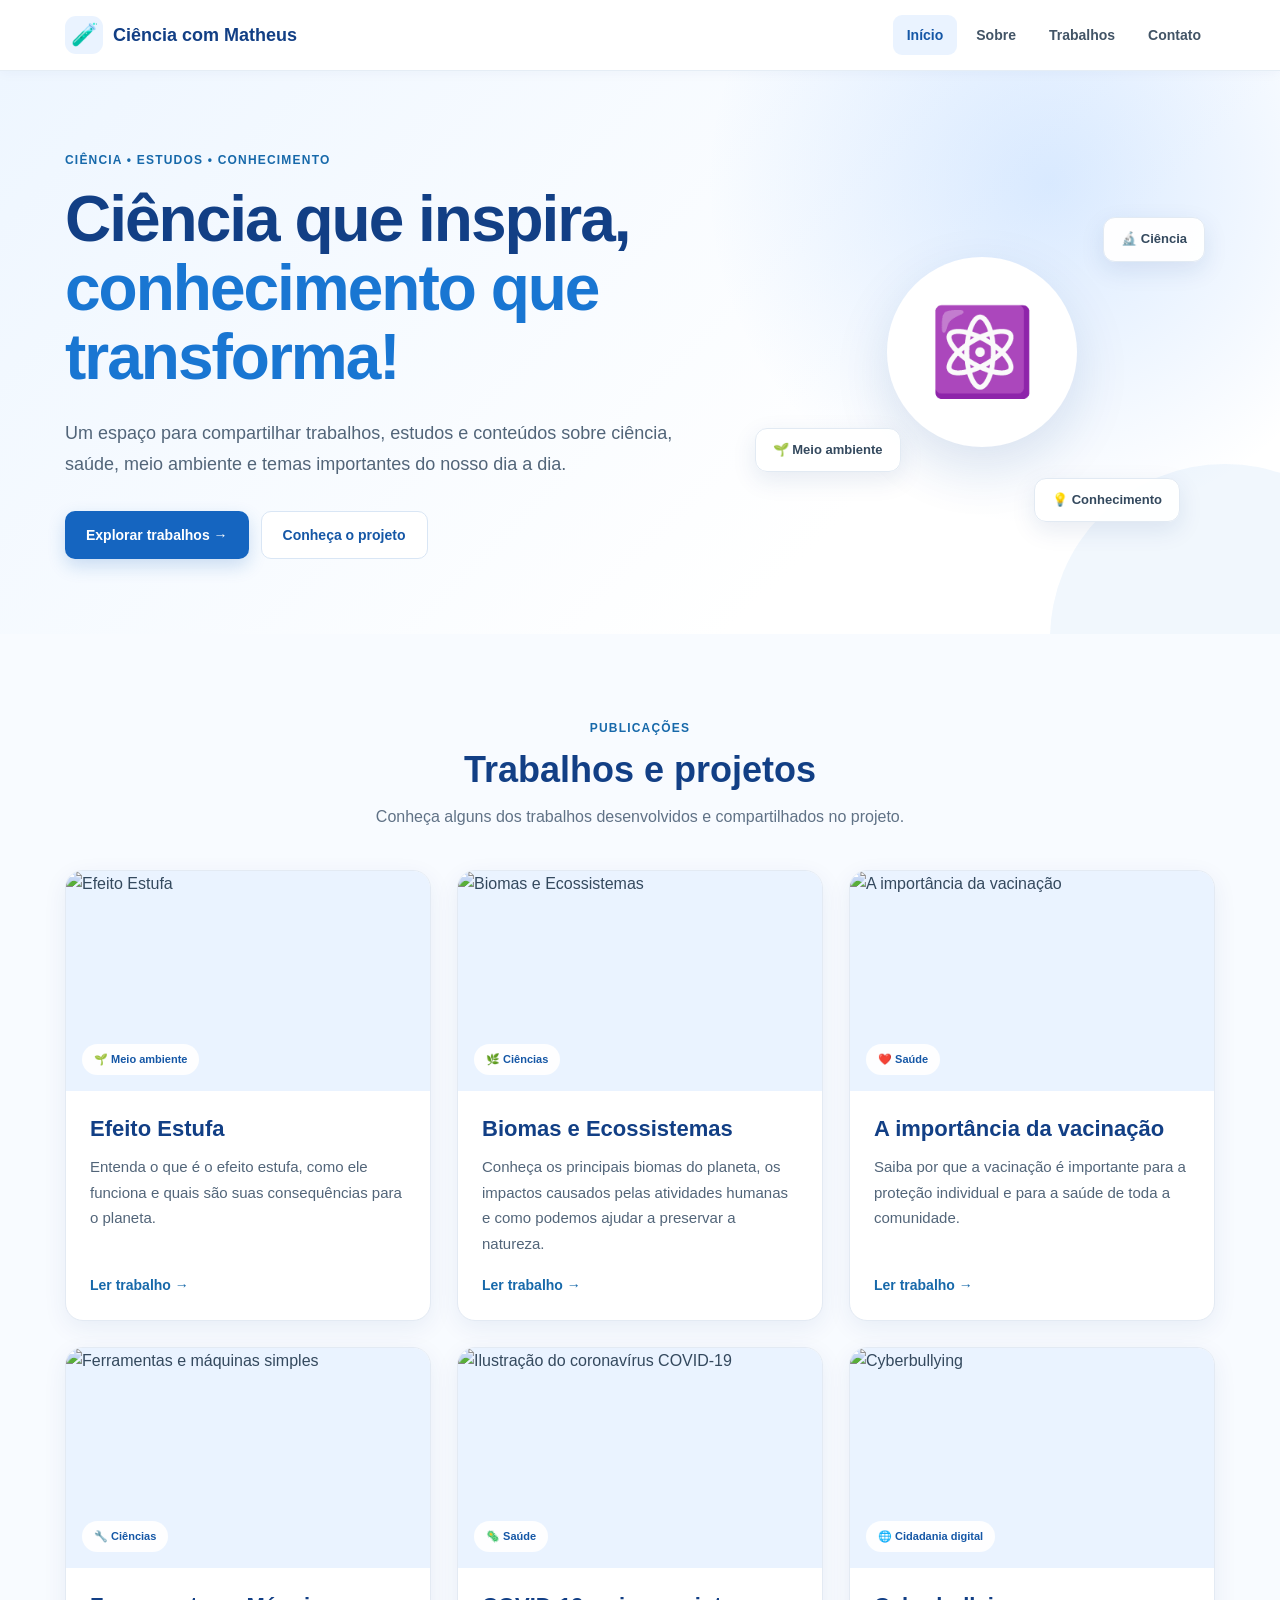
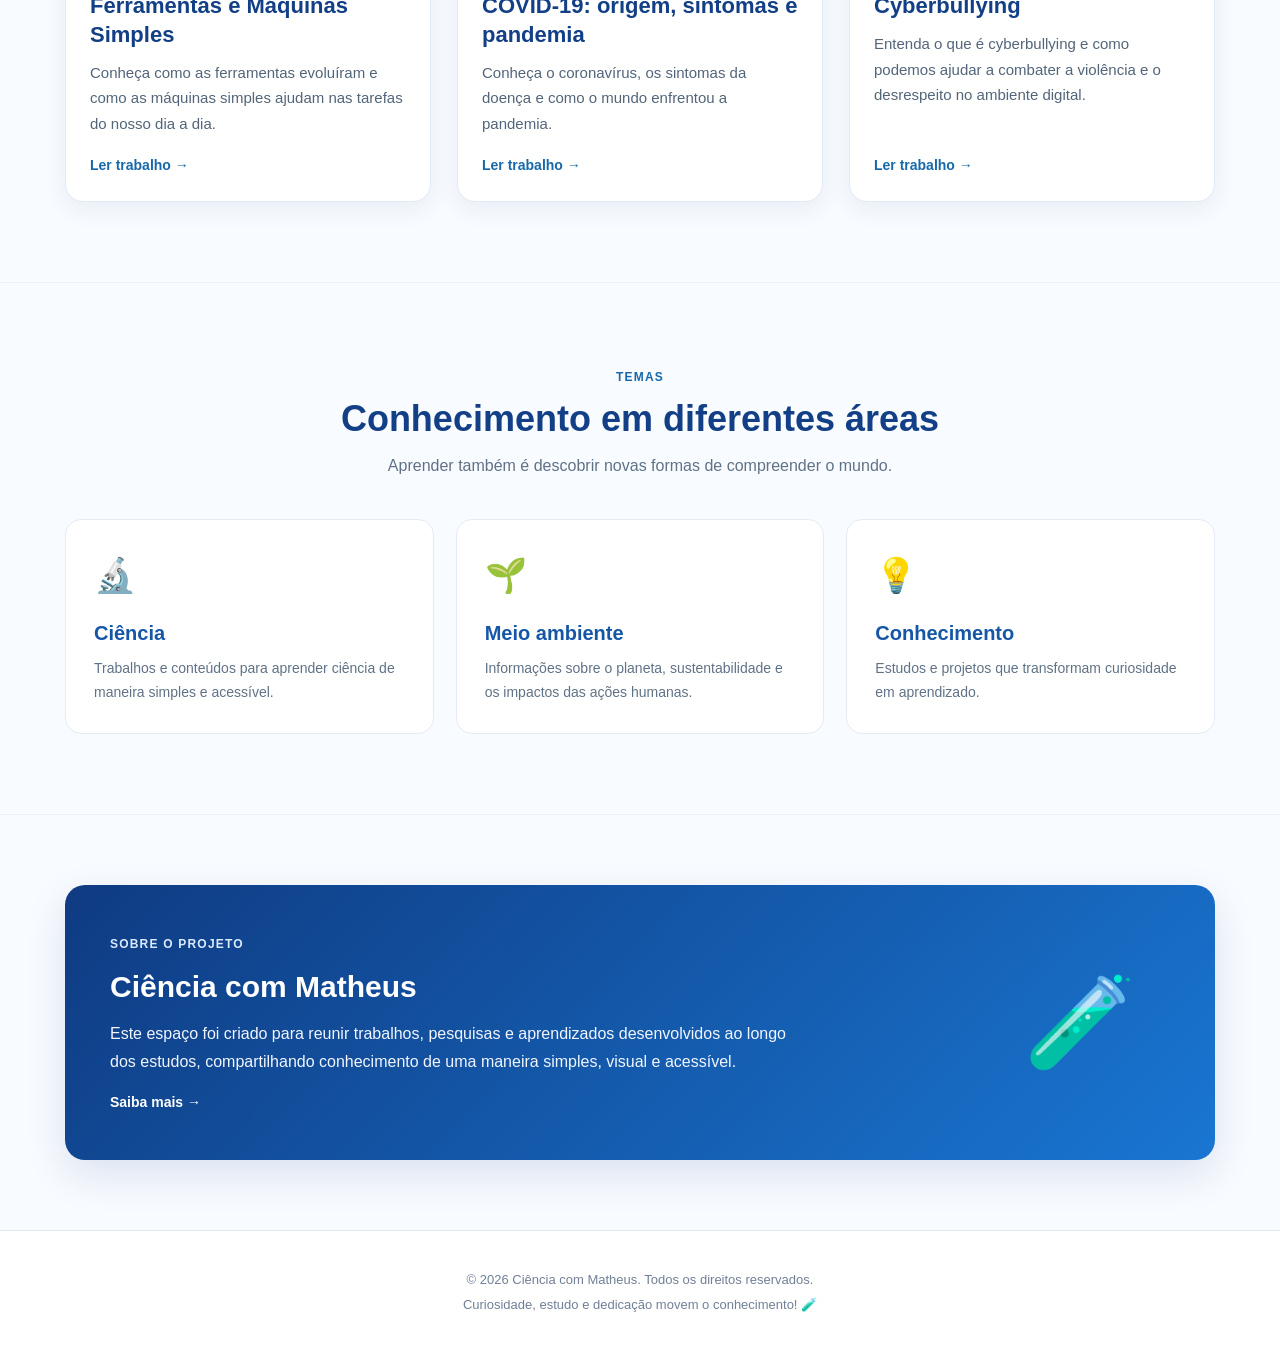
==== commit 6b3524d8: "Tema maquinas simples" ====
--- a/index.html
+++ b/index.html
@@ -92,7 +92,22 @@
                     <span class="modern-card-link">Ler trabalho →</span>
                 </div>
             </a>
-
+            <!-- MÁQUINAS SIMPLES -->
+            <a href="posts/maquinas-simples.html" class="modern-card">
+                <div class="modern-card-image">
+                    <img
+                        src="https://matheusfaria-blog-objects.s3.us-east-1.amazonaws.com/maquinas-simples-card.jpg"
+                        alt="Ferramentas e máquinas simples"
+                        loading="lazy">
+                    <span class="modern-card-category">🔧 Ciências</span>
+                </div>
+                <div class="modern-card-content">
+                    <h3>Ferramentas e Máquinas Simples</h3>
+                    <p>Conheça como as ferramentas evoluíram e como as máquinas simples ajudam nas tarefas do nosso dia a dia.</p>
+                    <span class="modern-card-link">Ler trabalho →</span>
+                </div>
+            </a>
+            
             <!-- COVID-19 -->
             <a href="posts/covid-19.html" class="modern-card">
                 <div class="modern-card-image">
